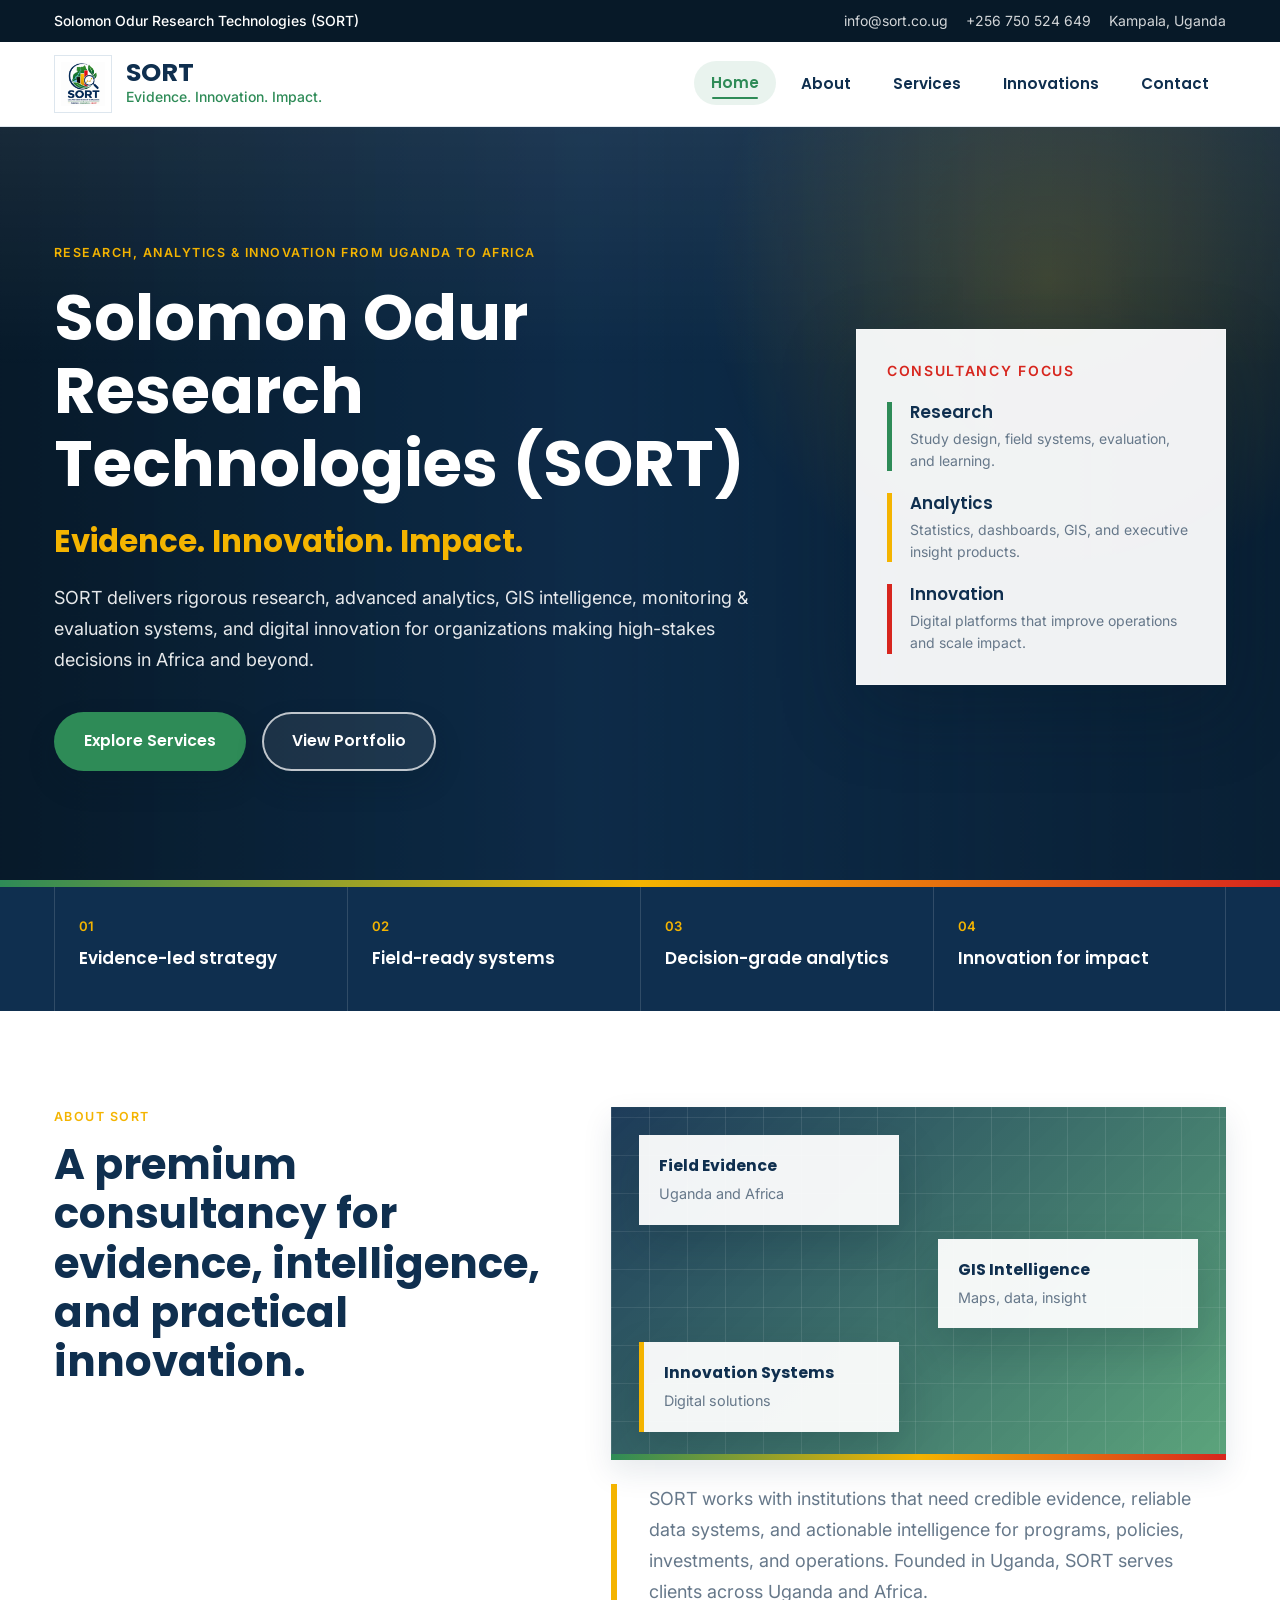
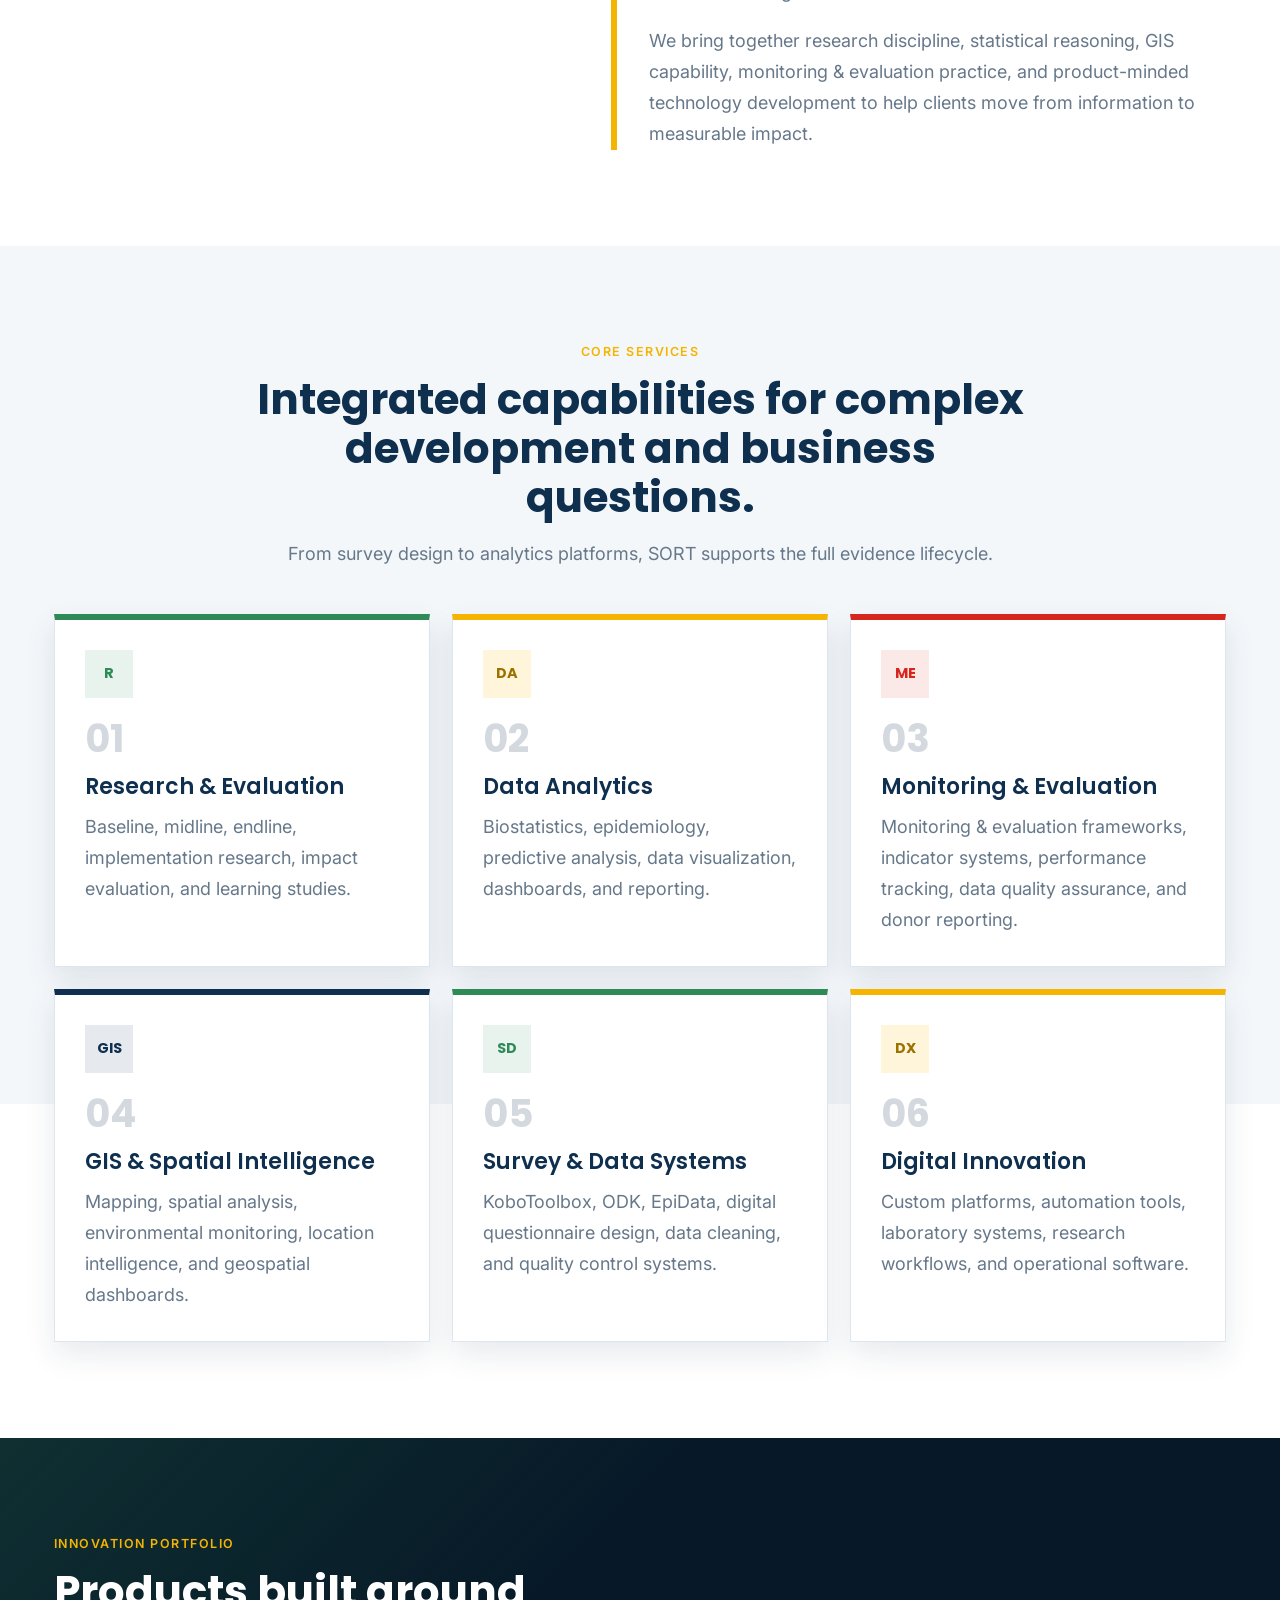
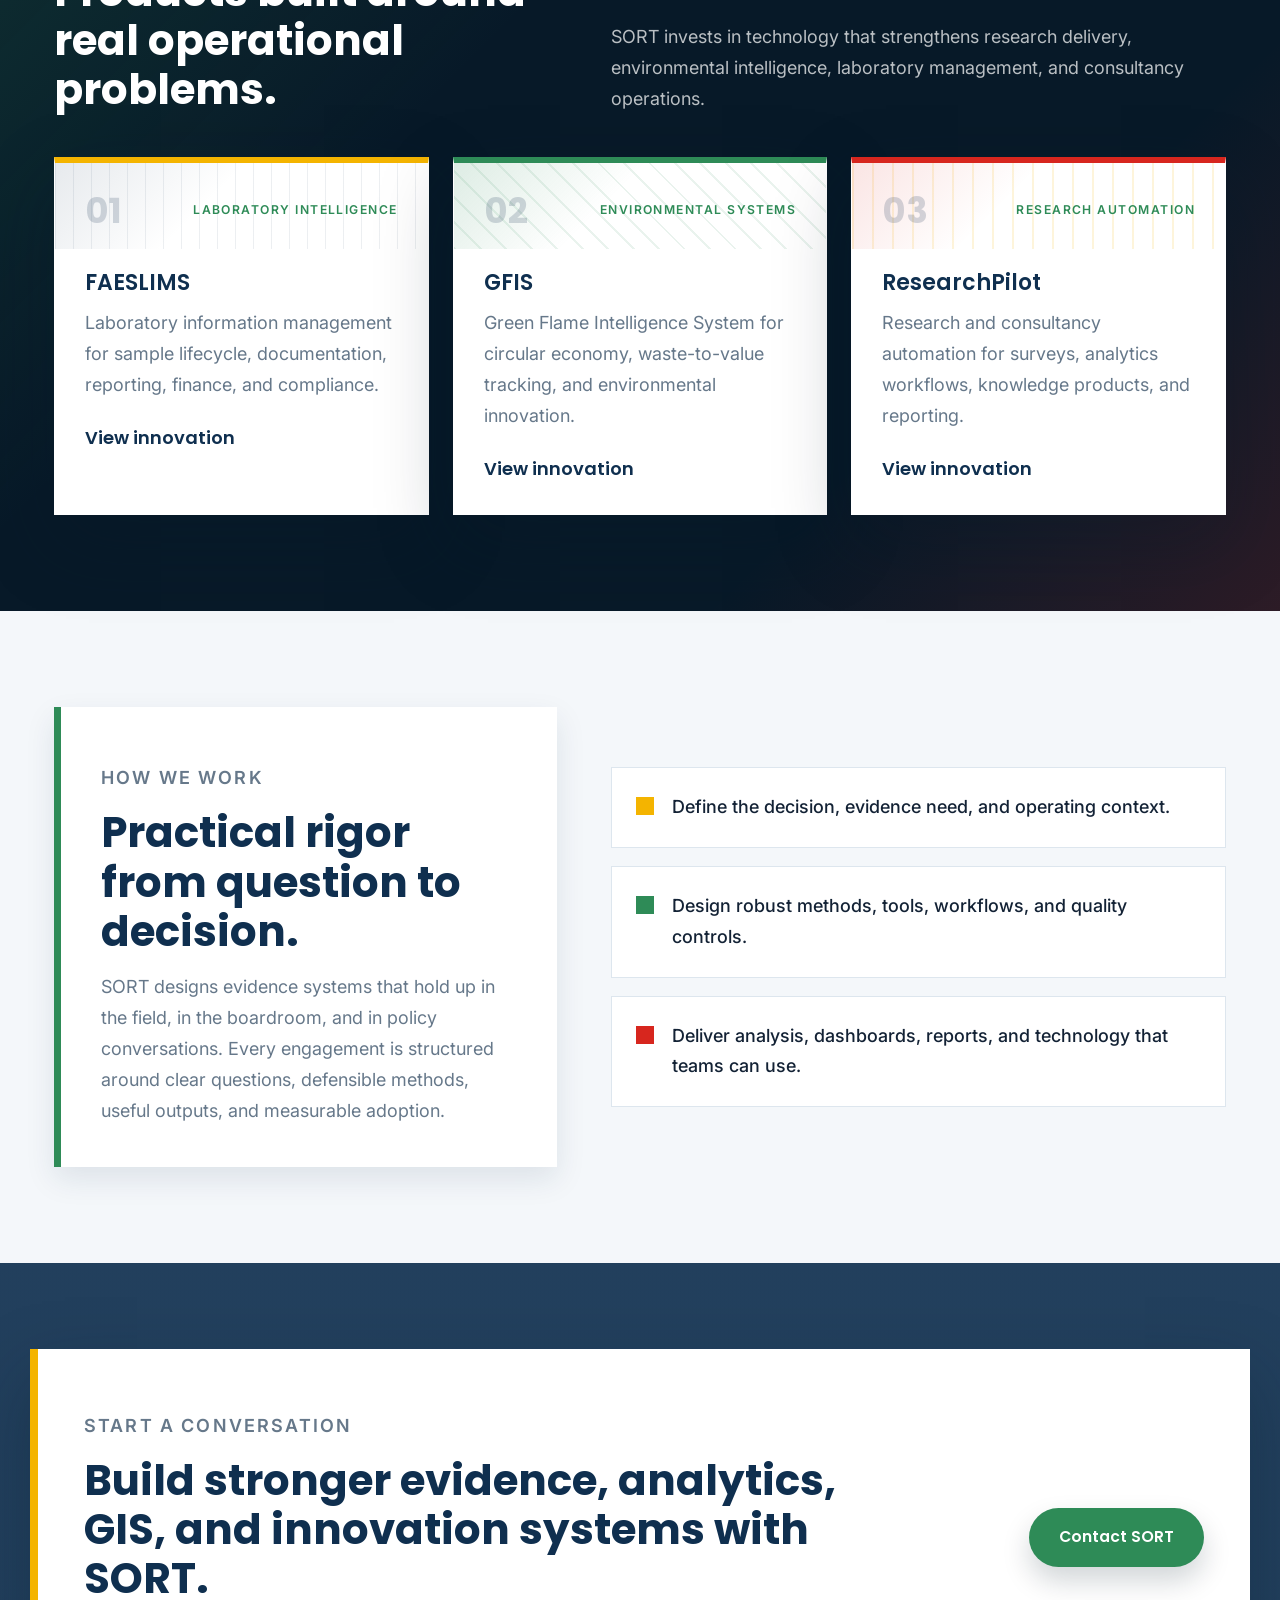
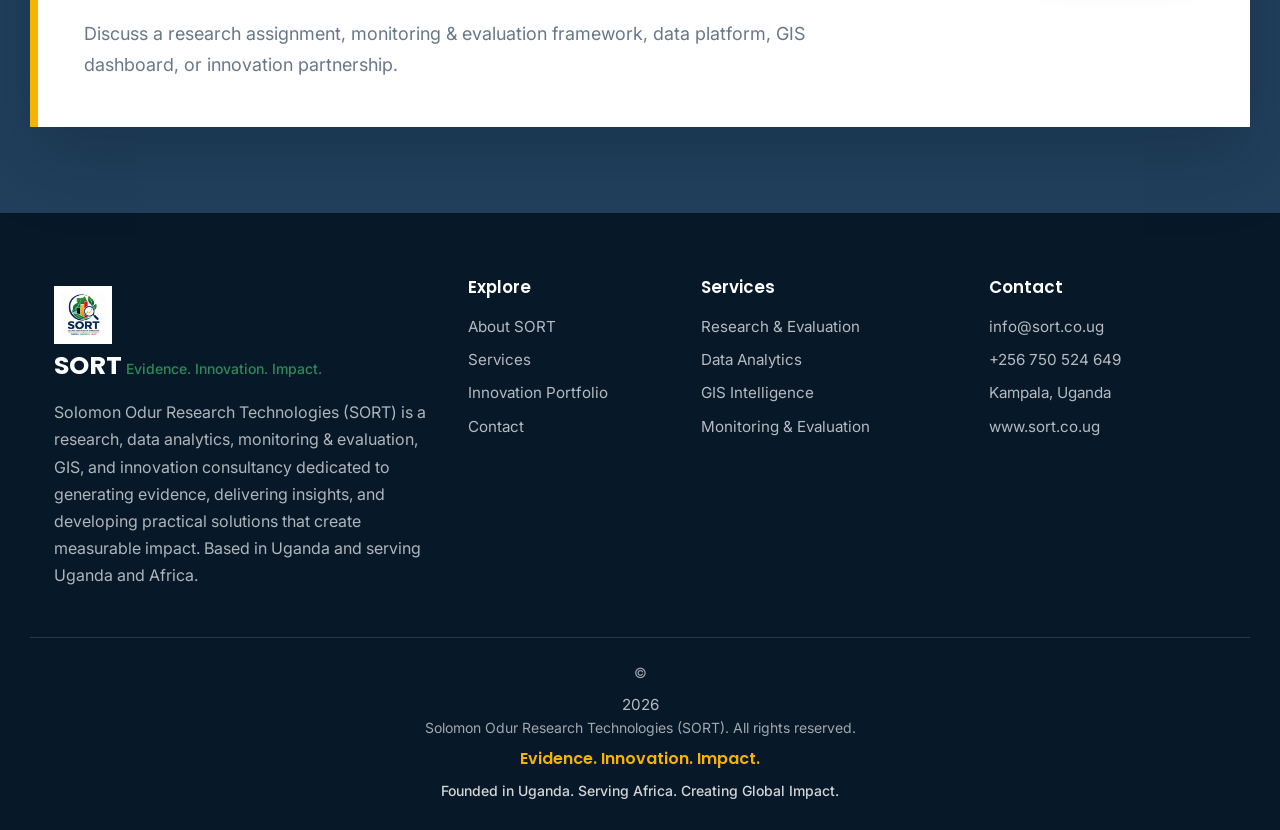
==== index.html @ d626e4c6 "Initial commit for SORT website" ====
<!DOCTYPE html>
<html lang="en">
<head>
  <meta charset="UTF-8" />
  <meta name="viewport" content="width=device-width, initial-scale=1.0" />
  <meta name="description" content="Solomon Odur Research Technologies (SORT) is a research, data analytics, monitoring &amp; evaluation, GIS, and innovation consultancy dedicated to generating evidence, delivering insights, and developing practical solutions that create measurable impact. Founded in Uganda and serving Uganda and Africa." />
  <title>Solomon Odur Research Technologies (SORT) | Evidence. Innovation. Impact.</title>
  <link rel="preconnect" href="https://fonts.googleapis.com">
  <link rel="preconnect" href="https://fonts.gstatic.com" crossorigin>
  <link href="https://fonts.googleapis.com/css2?family=Inter:wght@300;400;500;600&family=Poppins:wght@400;500;600;700;800&display=swap" rel="stylesheet">
  <link rel="stylesheet" href="assets/css/style.css">
</head>
<body>
  <header class="site-header" data-header>
    <div class="top-bar">
      <div class="container top-bar__inner">
        <p>Solomon Odur Research Technologies (SORT)</p>
        <div class="top-bar__contact" aria-label="SORT contact information">
          <a href="mailto:info@sort.co.ug">info@sort.co.ug</a>
          <a href="tel:+256750524649">+256 750 524 649</a>
          <span>Kampala, Uganda</span>
        </div>
      </div>
    </div>

    <nav class="main-nav" aria-label="Primary navigation">
      <div class="container main-nav__inner">
        <a class="brand" href="index.html" aria-label="SORT homepage">
          <img src="assets/images/logo.png" alt="Solomon Odur Research Technologies (SORT) logo" class="brand__logo">
          <span class="brand__copy">
            <strong>SORT</strong>
            <small>Evidence. Innovation. Impact.</small>
          </span>
        </a>

        <button class="nav-toggle" type="button" aria-label="Open navigation menu" aria-expanded="false" aria-controls="primary-menu" data-nav-toggle>
          <span></span>
          <span></span>
          <span></span>
        </button>

        <div class="nav-menu" id="primary-menu" data-nav-menu>
          <a href="index.html" aria-current="page">Home</a>
          <a href="about.html">About</a>
          <a href="services.html">Services</a>
          <a href="products.html">Innovations</a>
          <a href="contact.html">Contact</a>
        </div>
      </div>
    </nav>
  </header>

  <main>
    <section class="hero" aria-labelledby="hero-title">
      <div class="hero__overlay"></div>
      <div class="container hero__inner">
        <div class="hero__content">
          <p class="eyebrow">Research, Analytics &amp; Innovation from Uganda to Africa</p>
          <h1 id="hero-title">Solomon Odur Research Technologies (SORT)</h1>
          <p class="hero__slogan">Evidence. Innovation. Impact.</p>
          <p class="hero__text">
            SORT delivers rigorous research, advanced analytics, GIS intelligence, monitoring &amp; evaluation systems,
            and digital innovation for organizations making high-stakes decisions in Africa and beyond.
          </p>
          <div class="hero__actions">
            <a class="btn btn--primary" href="services.html">Explore Services</a>
            <a class="btn btn--secondary" href="products.html">View Portfolio</a>
          </div>
        </div>

        <aside class="hero-card" aria-label="SORT consultancy focus">
          <span class="hero-card__label">Consultancy Focus</span>
          <div>
            <strong>Research</strong>
            <p>Study design, field systems, evaluation, and learning.</p>
          </div>
          <div>
            <strong>Analytics</strong>
            <p>Statistics, dashboards, GIS, and executive insight products.</p>
          </div>
          <div>
            <strong>Innovation</strong>
            <p>Digital platforms that improve operations and scale impact.</p>
          </div>
        </aside>
      </div>
    </section>

    <section class="trust-strip" aria-label="SORT delivery strengths">
      <div class="container trust-strip__grid">
        <div>
          <span>01</span>
          <strong>Evidence-led strategy</strong>
        </div>
        <div>
          <span>02</span>
          <strong>Field-ready systems</strong>
        </div>
        <div>
          <span>03</span>
          <strong>Decision-grade analytics</strong>
        </div>
        <div>
          <span>04</span>
          <strong>Innovation for impact</strong>
        </div>
      </div>
    </section>

    <section class="section about-section" id="about" aria-labelledby="about-title">
      <div class="container about-grid">
        <div class="section-intro">
          <p class="section-kicker">About SORT</p>
          <h2 id="about-title">A premium consultancy for evidence, intelligence, and practical innovation.</h2>
        </div>
        <div class="about-media-grid">
          <div class="about-visual" aria-label="Research, analytics, and innovation visual">
            <div class="about-visual__map"></div>
            <div class="about-visual__card about-visual__card--field">
              <strong>Field Evidence</strong>
              <span>Uganda and Africa</span>
            </div>
            <div class="about-visual__card about-visual__card--gis">
              <strong>GIS Intelligence</strong>
              <span>Maps, data, insight</span>
            </div>
            <div class="about-visual__card about-visual__card--innovation">
              <strong>Innovation Systems</strong>
              <span>Digital solutions</span>
            </div>
          </div>
          <div class="about-copy">
            <p>
              SORT works with institutions that need credible evidence, reliable data systems, and actionable intelligence
              for programs, policies, investments, and operations. Founded in Uganda, SORT serves clients across Uganda and Africa.
            </p>
            <p>
              We bring together research discipline, statistical reasoning, GIS capability, monitoring &amp; evaluation
              practice, and product-minded technology development to help clients move from information to measurable impact.
            </p>
          </div>
        </div>
      </div>
    </section>

    <section class="section services-section" id="services" aria-labelledby="services-title">
      <div class="container">
        <div class="section-heading">
          <p class="section-kicker">Core Services</p>
          <h2 id="services-title">Integrated capabilities for complex development and business questions.</h2>
          <p>From survey design to analytics platforms, SORT supports the full evidence lifecycle.</p>
        </div>

        <div class="services-grid">
          <article class="service-card service-card--green">
            <span>01</span>
            <h3>Research & Evaluation</h3>
            <p>Baseline, midline, endline, implementation research, impact evaluation, and learning studies.</p>
          </article>
          <article class="service-card service-card--gold">
            <span>02</span>
            <h3>Data Analytics</h3>
            <p>Biostatistics, epidemiology, predictive analysis, data visualization, dashboards, and reporting.</p>
          </article>
          <article class="service-card service-card--red">
            <span>03</span>
            <h3>Monitoring & Evaluation</h3>
            <p>Monitoring &amp; evaluation frameworks, indicator systems, performance tracking, data quality assurance, and donor reporting.</p>
          </article>
          <article class="service-card service-card--navy">
            <span>04</span>
            <h3>GIS & Spatial Intelligence</h3>
            <p>Mapping, spatial analysis, environmental monitoring, location intelligence, and geospatial dashboards.</p>
          </article>
          <article class="service-card service-card--green">
            <span>05</span>
            <h3>Survey & Data Systems</h3>
            <p>KoboToolbox, ODK, EpiData, digital questionnaire design, data cleaning, and quality control systems.</p>
          </article>
          <article class="service-card service-card--gold">
            <span>06</span>
            <h3>Digital Innovation</h3>
            <p>Custom platforms, automation tools, laboratory systems, research workflows, and operational software.</p>
          </article>
        </div>
      </div>
    </section>

    <section class="section portfolio-section" id="portfolio" aria-labelledby="portfolio-title">
      <div class="container">
        <div class="portfolio-header">
          <div>
            <p class="section-kicker">Innovation Portfolio</p>
            <h2 id="portfolio-title">Products built around real operational problems.</h2>
          </div>
          <p>
            SORT invests in technology that strengthens research delivery, environmental intelligence,
            laboratory management, and consultancy operations.
          </p>
        </div>

        <div class="portfolio-grid">
          <article class="portfolio-card">
            <div class="portfolio-card__top">
              <span>01</span>
              <strong>Laboratory Intelligence</strong>
            </div>
            <h3>FAESLIMS</h3>
            <p>Laboratory information management for sample lifecycle, documentation, reporting, finance, and compliance.</p>
            <a href="products.html">View innovation</a>
          </article>
          <article class="portfolio-card">
            <div class="portfolio-card__top">
              <span>02</span>
              <strong>Environmental Systems</strong>
            </div>
            <h3>GFIS</h3>
            <p>Green Flame Intelligence System for circular economy, waste-to-value tracking, and environmental innovation.</p>
            <a href="products.html">View innovation</a>
          </article>
          <article class="portfolio-card">
            <div class="portfolio-card__top">
              <span>03</span>
              <strong>Research Automation</strong>
            </div>
            <h3>ResearchPilot</h3>
            <p>Research and consultancy automation for surveys, analytics workflows, knowledge products, and reporting.</p>
            <a href="products.html">View innovation</a>
          </article>
        </div>
      </div>
    </section>

    <section class="section insight-section" aria-labelledby="insight-title">
      <div class="container insight-grid">
        <div class="insight-panel">
          <p class="section-kicker">How We Work</p>
          <h2 id="insight-title">Practical rigor from question to decision.</h2>
          <p>
            SORT designs evidence systems that hold up in the field, in the boardroom, and in policy conversations.
            Every engagement is structured around clear questions, defensible methods, useful outputs, and measurable adoption.
          </p>
        </div>
        <div class="process-list">
          <div>
            <span></span>
            <p>Define the decision, evidence need, and operating context.</p>
          </div>
          <div>
            <span></span>
            <p>Design robust methods, tools, workflows, and quality controls.</p>
          </div>
          <div>
            <span></span>
            <p>Deliver analysis, dashboards, reports, and technology that teams can use.</p>
          </div>
        </div>
      </div>
    </section>

    <section class="cta-section" aria-labelledby="cta-title">
      <div class="container cta-panel">
        <div>
          <p class="section-kicker">Start a Conversation</p>
          <h2 id="cta-title">Build stronger evidence, analytics, GIS, and innovation systems with SORT.</h2>
          <p>Discuss a research assignment, monitoring &amp; evaluation framework, data platform, GIS dashboard, or innovation partnership.</p>
        </div>
        <a class="btn btn--primary" href="contact.html">Contact SORT</a>
      </div>
    </section>
  </main>

  <footer class="site-footer">
    <div class="container footer-grid">
      <div class="footer-about">
        <a class="brand brand--footer" href="index.html" aria-label="SORT homepage">
          <img src="assets/images/logo.png" alt="Solomon Odur Research Technologies (SORT) logo" class="brand__logo">
          <span class="brand__copy">
            <strong>SORT</strong>
            <small>Evidence. Innovation. Impact.</small>
          </span>
        </a>
        <p>Solomon Odur Research Technologies (SORT) is a research, data analytics, monitoring &amp; evaluation, GIS, and innovation consultancy dedicated to generating evidence, delivering insights, and developing practical solutions that create measurable impact. Based in Uganda and serving Uganda and Africa.</p>
      </div>

      <div>
        <h3>Explore</h3>
        <a href="about.html">About SORT</a>
        <a href="services.html">Services</a>
        <a href="products.html">Innovation Portfolio</a>
        <a href="contact.html">Contact</a>
      </div>

      <div>
        <h3>Services</h3>
        <span>Research & Evaluation</span>
        <span>Data Analytics</span>
        <span>GIS Intelligence</span>
        <span>Monitoring & Evaluation</span>
      </div>

      <div>
        <h3>Contact</h3>
        <a href="mailto:info@sort.co.ug">info@sort.co.ug</a>
        <a href="tel:+256750524649">+256 750 524 649</a>
        <span>Kampala, Uganda</span>
        <span>www.sort.co.ug</span>
      </div>
    </div>
    <div class="container footer-bottom">
      <p>&copy; <span data-year>2026</span> Solomon Odur Research Technologies (SORT). All rights reserved.</p>
      <p>Evidence. Innovation. Impact.</p>
      <p>Founded in Uganda. Serving Africa. Creating Global Impact.</p>
    </div>
  </footer>

  <script src="assets/js/main.js" defer></script>
</body>
</html>
---- assets/css/style.css ----
:root {
  --navy: #0F2F4F;
  --navy-950: #071928;
  --navy-900: #0A2239;
  --green: #2E8B57;
  --gold: #F4B400;
  --red: #D7261E;
  --white: #FFFFFF;
  --ink: #132235;
  --muted: #66788A;
  --mist: #F4F7FA;
  --line: #DDE6EE;
  --shadow-sm: 0 12px 28px rgba(15, 47, 79, 0.10);
  --shadow-lg: 0 28px 70px rgba(7, 25, 40, 0.28);
  --font-heading: "Poppins", "Inter", Arial, sans-serif;
  --font-body: "Inter", Arial, sans-serif;
  --text-hero: clamp(3rem, 5.2vw, 4rem);
  --leading-hero: 1.14;
  --text-section: clamp(2rem, 3.3vw, 2.625rem);
  --leading-section: 1.17;
  --text-card: 1.375rem;
  --leading-card: 1.18;
  --text-body: 1.125rem;
  --leading-body: 1.72;
  --text-small: 0.875rem;
  --leading-small: 1.55;
}

* {
  box-sizing: border-box;
  margin: 0;
  padding: 0;
}

html {
  scroll-behavior: smooth;
}

body {
  background: var(--white);
  color: var(--ink);
  font-family: var(--font-body);
  font-size: var(--text-body);
  font-weight: 400;
  line-height: var(--leading-body);
  min-width: 320px;
}

body.nav-open {
  overflow: hidden;
}

a {
  color: inherit;
  text-decoration: none;
}

img {
  display: block;
  max-width: 100%;
}

.container {
  margin: 0 auto;
  max-width: 1220px;
  padding: 0 24px;
  width: 100%;
}

.site-header {
  left: 0;
  position: sticky;
  right: 0;
  top: 0;
  z-index: 50;
}

.site-header.is-scrolled .main-nav {
  box-shadow: var(--shadow-sm);
}

.top-bar {
  background: var(--navy-950);
  color: rgba(255, 255, 255, 0.82);
  font-size: var(--text-small);
  line-height: var(--leading-small);
}

.top-bar__inner {
  align-items: center;
  display: flex;
  gap: 20px;
  justify-content: space-between;
  min-height: 42px;
}

.top-bar__inner p {
  color: var(--white);
  font-weight: 500;
}

.top-bar__contact {
  align-items: center;
  display: flex;
  flex-wrap: wrap;
  gap: 18px;
  justify-content: flex-end;
}

.top-bar a:hover {
  color: var(--gold);
}

.main-nav {
  background: rgba(255, 255, 255, 0.96);
  border-bottom: 1px solid rgba(221, 230, 238, 0.9);
  backdrop-filter: blur(18px);
  transition: box-shadow 180ms ease;
}

.main-nav__inner {
  align-items: center;
  display: flex;
  gap: 24px;
  justify-content: space-between;
  min-height: 84px;
}

.brand {
  align-items: center;
  display: inline-flex;
  gap: 14px;
  min-width: 250px;
}

.brand__logo {
  background: var(--white);
  border: 1px solid var(--line);
  height: 58px;
  object-fit: contain;
  padding: 6px;
  width: 58px;
}

.brand__copy {
  display: grid;
  gap: 1px;
}

.brand__copy strong {
  color: var(--navy);
  font-family: var(--font-heading);
  font-size: 1.58rem;
  font-weight: 700;
  letter-spacing: 0;
  line-height: 1;
}

.brand__copy small {
  color: var(--green);
  font-family: var(--font-body);
  font-size: var(--text-small);
  font-weight: 500;
  line-height: var(--leading-small);
}

.nav-menu {
  align-items: center;
  display: flex;
  gap: 8px;
  justify-content: flex-end;
}

.nav-menu a {
  border-radius: 999px;
  color: var(--navy);
  font-family: var(--font-heading);
  font-size: 0.95rem;
  font-weight: 600;
  line-height: 1.2;
  padding: 13px 17px;
  position: relative;
  transition: background 200ms ease, color 200ms ease, box-shadow 200ms ease, transform 200ms ease;
}

.nav-menu a::after {
  background: var(--green);
  border-radius: 999px;
  bottom: 6px;
  content: "";
  height: 2px;
  left: 18px;
  position: absolute;
  transform: scaleX(0);
  transform-origin: left;
  transition: transform 180ms ease;
  width: calc(100% - 36px);
}

.nav-menu a:hover,
.nav-menu a[aria-current="page"] {
  background: rgba(46, 139, 87, 0.10);
  color: var(--green);
  transform: translateY(-1px);
}

.nav-menu a:hover::after,
.nav-menu a[aria-current="page"]::after {
  transform: scaleX(1);
}

.nav-toggle {
  align-items: center;
  background: var(--navy);
  border: 0;
  border-radius: 999px;
  cursor: pointer;
  display: none;
  height: 46px;
  justify-content: center;
  padding: 0;
  width: 46px;
}

.nav-toggle span {
  background: var(--white);
  display: block;
  height: 2px;
  position: absolute;
  transition: transform 180ms ease, opacity 180ms ease;
  width: 21px;
}

.nav-toggle span:nth-child(1) {
  transform: translateY(-7px);
}

.nav-toggle span:nth-child(3) {
  transform: translateY(7px);
}

.nav-toggle[aria-expanded="true"] span:nth-child(1) {
  transform: rotate(45deg);
}

.nav-toggle[aria-expanded="true"] span:nth-child(2) {
  opacity: 0;
}

.nav-toggle[aria-expanded="true"] span:nth-child(3) {
  transform: rotate(-45deg);
}

.hero {
  background: var(--navy-950);
  color: var(--white);
  min-height: 760px;
  overflow: hidden;
  position: relative;
}

.hero::before {
  animation: heroBackgroundZoom 18s ease-out forwards;
  background:
    linear-gradient(90deg, rgba(7, 25, 40, 0.96) 0%, rgba(15, 47, 79, 0.84) 46%, rgba(15, 47, 79, 0.32) 100%),
    url("https://images.unsplash.com/photo-1667817418453-3489bb60ce9b?auto=format&fit=crop&w=2200&q=85");
  background-position: center;
  background-size: cover;
  content: "";
  inset: 0;
  position: absolute;
  transform: scale(1);
}

.hero::after {
  background: linear-gradient(90deg, var(--green), var(--gold), var(--red));
  bottom: 0;
  content: "";
  height: 7px;
  left: 0;
  position: absolute;
  right: 0;
}

.hero__overlay {
  background:
    linear-gradient(180deg, rgba(255, 255, 255, 0.07), transparent 32%),
    radial-gradient(circle at 82% 20%, rgba(244, 180, 0, 0.20), transparent 28%);
  inset: 0;
  position: absolute;
}

.hero__inner {
  align-items: center;
  display: grid;
  gap: 58px;
  grid-template-columns: minmax(0, 1fr) 370px;
  min-height: 760px;
  padding-bottom: 96px;
  padding-top: 96px;
  position: relative;
  z-index: 1;
}

.hero__content {
  max-width: 790px;
}

.hero__content > * {
  animation: fadeUp 780ms ease forwards;
  opacity: 0;
  transform: translateY(22px);
}

.hero__content > *:nth-child(1) {
  animation-delay: 100ms;
}

.hero__content > *:nth-child(2) {
  animation-delay: 210ms;
}

.hero__content > *:nth-child(3) {
  animation-delay: 320ms;
}

.hero__content > *:nth-child(4) {
  animation-delay: 430ms;
}

.hero__content > *:nth-child(5) {
  animation-delay: 540ms;
}

.eyebrow,
.section-kicker {
  color: var(--gold);
  font-size: 0.78rem;
  font-family: var(--font-body);
  font-weight: 600;
  line-height: var(--leading-small);
  letter-spacing: 0.12em;
  text-transform: uppercase;
}

.hero h1 {
  font-family: var(--font-heading);
  font-size: var(--text-hero);
  font-weight: 700;
  letter-spacing: 0;
  line-height: var(--leading-hero);
  margin-top: 20px;
}

.hero__slogan {
  color: var(--gold);
  font-family: var(--font-heading);
  font-size: clamp(1.35rem, 2.4vw, 2rem);
  font-weight: 700;
  line-height: 1.25;
  margin-top: 22px;
}

.hero__text {
  color: rgba(255, 255, 255, 0.9);
  font-size: var(--text-body);
  font-weight: 400;
  line-height: var(--leading-body);
  margin-top: 22px;
  max-width: 700px;
}

.hero__actions {
  align-items: center;
  display: flex;
  flex-wrap: wrap;
  gap: 16px;
  margin-top: 36px;
}

.btn {
  align-items: center;
  border: 2px solid transparent;
  border-radius: 999px;
  box-shadow: 0 14px 28px rgba(7, 25, 40, 0.18);
  display: inline-flex;
  font-family: var(--font-heading);
  font-size: 0.98rem;
  font-weight: 600;
  justify-content: center;
  letter-spacing: 0;
  min-height: 56px;
  min-width: 172px;
  padding: 14px 28px;
  transition: background 180ms ease, border-color 180ms ease, box-shadow 180ms ease, color 180ms ease, transform 180ms ease;
}

.btn:hover {
  box-shadow: 0 18px 34px rgba(7, 25, 40, 0.24);
  transform: translateY(-2px);
}

.btn:focus-visible,
.nav-menu a:focus-visible,
.nav-toggle:focus-visible {
  outline: 3px solid rgba(244, 180, 0, 0.55);
  outline-offset: 3px;
}

.btn--primary {
  background: var(--green);
  color: var(--white);
}

.btn--primary:hover {
  background: #257848;
  border-color: var(--gold);
}

.btn--secondary,
.btn--light {
  background: rgba(255, 255, 255, 0.96);
  border-color: var(--navy);
  color: var(--navy);
}

.hero .btn--secondary {
  background: rgba(255, 255, 255, 0.08);
  border-color: rgba(255, 255, 255, 0.72);
  color: var(--white);
}

.btn--secondary:hover,
.btn--light:hover {
  background: var(--white);
  border-color: var(--gold);
  color: var(--green);
}

.hero-card {
  background: rgba(255, 255, 255, 0.94);
  border: 1px solid rgba(255, 255, 255, 0.28);
  box-shadow: var(--shadow-lg);
  color: var(--ink);
  padding: 30px;
}

.hero-card__label {
  color: var(--red);
  display: block;
  font-family: var(--font-body);
  font-size: var(--text-small);
  font-weight: 600;
  line-height: var(--leading-small);
  letter-spacing: 0.12em;
  margin-bottom: 20px;
  text-transform: uppercase;
}

.hero-card div {
  border-left: 5px solid var(--green);
  padding: 0 0 0 18px;
}

.hero-card div + div {
  margin-top: 22px;
}

.hero-card div:nth-of-type(2) {
  border-left-color: var(--gold);
}

.hero-card div:nth-of-type(3) {
  border-left-color: var(--red);
}

.hero-card strong {
  color: var(--navy);
  display: block;
  font-family: var(--font-heading);
  font-size: 1.05rem;
  font-weight: 600;
  line-height: 1.3;
}

.hero-card p {
  color: var(--muted);
  font-size: var(--text-small);
  line-height: var(--leading-small);
  margin-top: 4px;
}

.trust-strip {
  background: var(--navy);
  color: var(--white);
}

.trust-strip__grid {
  display: grid;
  grid-template-columns: repeat(4, minmax(0, 1fr));
}

.trust-strip__grid div {
  border-left: 1px solid rgba(255, 255, 255, 0.14);
  min-height: 124px;
  padding: 28px 24px;
}

.trust-strip__grid div:last-child {
  border-right: 1px solid rgba(255, 255, 255, 0.14);
}

.trust-strip span {
  color: var(--gold);
  display: block;
  font-size: 0.82rem;
  font-weight: 600;
  margin-bottom: 9px;
}

.trust-strip strong {
  display: block;
  font-family: var(--font-heading);
  font-size: 1.05rem;
  font-weight: 600;
  line-height: 1.35;
}

.page-hero {
  background: var(--navy-950);
  color: var(--white);
  overflow: hidden;
  position: relative;
}

.page-hero::before {
  background:
    linear-gradient(90deg, rgba(7, 25, 40, 0.95), rgba(15, 47, 79, 0.78), rgba(15, 47, 79, 0.36)),
    url("https://images.unsplash.com/photo-1667817418453-3489bb60ce9b?auto=format&fit=crop&w=1800&q=85");
  background-position: center;
  background-size: cover;
  content: "";
  inset: 0;
  position: absolute;
  transform: scale(1.01);
}

.page-hero::after {
  background: linear-gradient(90deg, var(--green), var(--gold), var(--red));
  bottom: 0;
  content: "";
  height: 6px;
  left: 0;
  position: absolute;
  right: 0;
}

.page-hero--services::before {
  background:
    linear-gradient(90deg, rgba(7, 25, 40, 0.96), rgba(15, 47, 79, 0.82), rgba(46, 139, 87, 0.40)),
    radial-gradient(circle at 78% 24%, rgba(244, 180, 0, 0.22), transparent 26%),
    linear-gradient(135deg, rgba(255, 255, 255, 0.08) 25%, transparent 25%),
    url("https://images.unsplash.com/photo-1667817418453-3489bb60ce9b?auto=format&fit=crop&w=1800&q=85");
  background-position: center;
  background-size: cover, cover, 44px 44px, cover;
}

.page-hero--portfolio::before {
  background:
    linear-gradient(90deg, rgba(7, 25, 40, 0.96), rgba(15, 47, 79, 0.86), rgba(7, 25, 40, 0.52)),
    linear-gradient(135deg, rgba(46, 139, 87, 0.28), transparent 28%),
    linear-gradient(315deg, rgba(215, 38, 30, 0.20), transparent 30%),
    repeating-linear-gradient(90deg, rgba(255, 255, 255, 0.08) 0 1px, transparent 1px 44px),
    repeating-linear-gradient(0deg, rgba(255, 255, 255, 0.07) 0 1px, transparent 1px 44px);
  background-position: center;
  background-size: cover;
}

.page-hero--contact::before {
  background:
    linear-gradient(90deg, rgba(7, 25, 40, 0.95), rgba(15, 47, 79, 0.78), rgba(15, 47, 79, 0.34)),
    url("https://images.unsplash.com/photo-1672590273072-6a92fa9e7f30?auto=format&fit=crop&w=1800&q=85");
  background-position: center;
  background-size: cover;
}

.page-hero__inner {
  max-width: 900px;
  min-height: 440px;
  padding-bottom: 86px;
  padding-top: 94px;
  position: relative;
  z-index: 1;
}

.page-hero h1 {
  font-family: var(--font-heading);
  font-size: var(--text-hero);
  font-weight: 700;
  letter-spacing: 0;
  line-height: var(--leading-hero);
  margin-top: 20px;
}

.page-hero p:not(.eyebrow) {
  color: rgba(255, 255, 255, 0.88);
  font-size: var(--text-body);
  line-height: var(--leading-body);
  margin-top: 22px;
  max-width: 760px;
}

.section {
  padding: 96px 0;
}

.page-section {
  background: var(--white);
}

.page-section--light {
  background: var(--mist);
}

.about-section {
  background: var(--white);
}

.about-grid,
.insight-grid,
.portfolio-header {
  display: grid;
  gap: 54px;
  grid-template-columns: 0.9fr 1.1fr;
}

.section-intro h2,
.section-heading h2,
.portfolio-header h2,
.insight-panel h2,
.cta-panel h2 {
  color: var(--navy);
  font-family: var(--font-heading);
  font-size: var(--text-section);
  font-weight: 700;
  letter-spacing: 0;
  line-height: var(--leading-section);
  margin-top: 14px;
}

.about-copy {
  border-left: 6px solid var(--gold);
  color: var(--muted);
  font-size: var(--text-body);
  line-height: var(--leading-body);
  padding-left: 32px;
}

.about-copy p + p {
  margin-top: 18px;
}

.about-media-grid {
  display: grid;
  gap: 24px;
}

.about-visual {
  background:
    linear-gradient(135deg, rgba(15, 47, 79, 0.94), rgba(46, 139, 87, 0.78)),
    url("https://images.unsplash.com/photo-1667817418453-3489bb60ce9b?auto=format&fit=crop&w=1200&q=80");
  background-position: center;
  background-size: cover;
  box-shadow: var(--shadow-sm);
  min-height: 320px;
  overflow: hidden;
  padding: 28px;
  position: relative;
}

.about-visual::after {
  background: linear-gradient(90deg, var(--green), var(--gold), var(--red));
  bottom: 0;
  content: "";
  height: 6px;
  left: 0;
  position: absolute;
  right: 0;
}

.about-visual__map {
  background:
    repeating-linear-gradient(90deg, rgba(255, 255, 255, 0.14) 0 1px, transparent 1px 38px),
    repeating-linear-gradient(0deg, rgba(255, 255, 255, 0.12) 0 1px, transparent 1px 38px);
  inset: 0;
  opacity: 0.72;
  position: absolute;
}

.about-visual__card {
  background: rgba(255, 255, 255, 0.94);
  box-shadow: 0 18px 45px rgba(7, 25, 40, 0.18);
  max-width: 260px;
  padding: 18px 20px;
  position: relative;
}

.about-visual__card + .about-visual__card {
  margin-top: 14px;
}

.about-visual__card--gis {
  margin-left: auto;
}

.about-visual__card--innovation {
  border-left: 5px solid var(--gold);
}

.about-visual__card strong,
.about-visual__card span {
  display: block;
}

.about-visual__card strong {
  color: var(--navy);
  font-family: var(--font-heading);
  font-size: 0.98rem;
}

.about-visual__card span {
  color: var(--muted);
  font-size: 0.9rem;
  margin-top: 2px;
}

.page-card-grid {
  display: grid;
  gap: 24px;
  grid-template-columns: repeat(3, minmax(0, 1fr));
}

.page-card {
  background: var(--white);
  border: 1px solid var(--line);
  border-top: 6px solid var(--green);
  box-shadow: var(--shadow-sm);
  min-height: 230px;
  padding: 30px;
  transition: box-shadow 220ms ease, transform 220ms ease;
}

.page-card:nth-child(2) {
  border-top-color: var(--gold);
}

.page-card:nth-child(3) {
  border-top-color: var(--red);
}

.page-card:hover {
  box-shadow: 0 22px 48px rgba(15, 47, 79, 0.15);
  transform: translateY(-6px);
}

.page-card span {
  color: rgba(15, 47, 79, 0.18);
  display: block;
  font-family: var(--font-heading);
  font-size: 2.25rem;
  font-weight: 700;
  line-height: 1;
  margin-bottom: 22px;
}

.page-card h3 {
  color: var(--navy);
  font-family: var(--font-heading);
  font-size: var(--text-card);
  font-weight: 600;
  line-height: var(--leading-card);
}

.page-card p {
  color: var(--muted);
  font-size: var(--text-body);
  line-height: var(--leading-body);
  margin-top: 12px;
}

.split-feature {
  display: grid;
  gap: 54px;
  grid-template-columns: 0.9fr 1.1fr;
}

.split-feature h2,
.contact-panel h2 {
  color: var(--navy);
  font-family: var(--font-heading);
  font-size: var(--text-section);
  font-weight: 700;
  line-height: var(--leading-section);
  margin-top: 12px;
}

.feature-list {
  color: var(--muted);
  display: grid;
  gap: 18px;
  font-size: var(--text-body);
  line-height: var(--leading-body);
}

.feature-list p {
  background: var(--white);
  border-left: 5px solid var(--green);
  box-shadow: var(--shadow-sm);
  padding: 22px 24px;
}

.feature-list p:nth-child(2) {
  border-left-color: var(--gold);
}

.feature-list p:nth-child(3) {
  border-left-color: var(--red);
}

.services-section {
  background:
    linear-gradient(180deg, var(--mist) 0%, var(--mist) 72%, var(--white) 72%, var(--white) 100%);
}

.section-heading {
  margin: 0 auto 44px;
  max-width: 820px;
  text-align: center;
}

.section-heading p:last-child,
.portfolio-header > p,
.insight-panel p,
.cta-panel p {
  color: var(--muted);
  font-size: var(--text-body);
  line-height: var(--leading-body);
  margin-top: 16px;
}

.services-grid {
  display: grid;
  gap: 22px;
  grid-template-columns: repeat(3, minmax(0, 1fr));
}

.service-card {
  background: var(--white);
  border: 1px solid var(--line);
  border-top: 6px solid var(--green);
  box-shadow: var(--shadow-sm);
  min-height: 255px;
  padding: 30px;
  position: relative;
  transition: border-color 220ms ease, box-shadow 220ms ease, transform 220ms ease;
}

.service-card::before {
  align-items: center;
  background: rgba(46, 139, 87, 0.10);
  color: var(--green);
  content: "R";
  display: inline-flex;
  font-family: var(--font-heading);
  font-size: 0.9rem;
  font-weight: 700;
  height: 48px;
  justify-content: center;
  margin-bottom: 22px;
  width: 48px;
}

.service-card--gold::before {
  background: rgba(244, 180, 0, 0.14);
  color: #9B7200;
  content: "DA";
}

.service-card--red::before {
  background: rgba(215, 38, 30, 0.10);
  color: var(--red);
  content: "ME";
}

.service-card--navy::before {
  background: rgba(15, 47, 79, 0.10);
  color: var(--navy);
  content: "GIS";
}

.services-grid .service-card:nth-child(5)::before {
  content: "SD";
}

.services-grid .service-card:nth-child(6)::before {
  content: "DX";
}

.service-card:hover {
  box-shadow: 0 22px 48px rgba(15, 47, 79, 0.15);
  transform: translateY(-6px);
}

.service-card span {
  color: rgba(15, 47, 79, 0.18);
  display: block;
  font-family: var(--font-heading);
  font-size: 2.4rem;
  font-weight: 700;
  line-height: 1;
  margin-bottom: 16px;
}

.service-card h3,
.portfolio-card h3 {
  color: var(--navy);
  font-family: var(--font-heading);
  font-size: var(--text-card);
  font-weight: 600;
  line-height: var(--leading-card);
}

.service-card p,
.portfolio-card p {
  color: var(--muted);
  font-size: var(--text-body);
  line-height: var(--leading-body);
  margin-top: 12px;
}

.service-card--green {
  border-top-color: var(--green);
}

.service-card--gold {
  border-top-color: var(--gold);
}

.service-card--red {
  border-top-color: var(--red);
}

.service-card--navy {
  border-top-color: var(--navy);
}

.portfolio-section {
  background: var(--navy-950);
  color: var(--white);
  position: relative;
}

.portfolio-section::before {
  background:
    linear-gradient(135deg, rgba(46, 139, 87, 0.20), transparent 34%),
    linear-gradient(315deg, rgba(215, 38, 30, 0.18), transparent 28%);
  content: "";
  inset: 0;
  position: absolute;
}

.portfolio-section .container {
  position: relative;
  z-index: 1;
}

.portfolio-header {
  align-items: end;
  margin-bottom: 42px;
}

.portfolio-header h2 {
  color: var(--white);
}

.portfolio-header > p {
  color: rgba(255, 255, 255, 0.72);
  font-size: var(--text-body);
  line-height: var(--leading-body);
}

.portfolio-grid {
  display: grid;
  gap: 24px;
  grid-template-columns: repeat(3, minmax(0, 1fr));
}

.portfolio-grid--light .portfolio-card {
  box-shadow: var(--shadow-sm);
}

.portfolio-card {
  background: var(--white);
  border: 1px solid rgba(255, 255, 255, 0.12);
  border-top: 6px solid var(--gold);
  box-shadow: var(--shadow-lg);
  color: var(--ink);
  min-height: 300px;
  overflow: hidden;
  padding: 30px;
  position: relative;
  transition: box-shadow 220ms ease, transform 220ms ease;
}

.portfolio-card::before {
  background:
    linear-gradient(135deg, rgba(15, 47, 79, 0.10), transparent 42%),
    repeating-linear-gradient(90deg, rgba(15, 47, 79, 0.08) 0 1px, transparent 1px 18px);
  content: "";
  height: 86px;
  left: 0;
  position: absolute;
  right: 0;
  top: 0;
}

.portfolio-card:nth-child(2)::before {
  background:
    linear-gradient(135deg, rgba(46, 139, 87, 0.16), transparent 42%),
    repeating-linear-gradient(45deg, rgba(46, 139, 87, 0.10) 0 2px, transparent 2px 18px);
}

.portfolio-card:nth-child(3)::before {
  background:
    linear-gradient(135deg, rgba(215, 38, 30, 0.12), transparent 42%),
    repeating-linear-gradient(90deg, rgba(244, 180, 0, 0.14) 0 2px, transparent 2px 20px);
}

.portfolio-card:hover {
  box-shadow: 0 34px 78px rgba(7, 25, 40, 0.34);
  transform: translateY(-6px);
}

.portfolio-card:nth-child(2) {
  border-top-color: var(--green);
}

.portfolio-card:nth-child(3) {
  border-top-color: var(--red);
}

.portfolio-card__top {
  align-items: center;
  display: flex;
  gap: 12px;
  justify-content: space-between;
  margin-bottom: 42px;
  position: relative;
  z-index: 1;
}

.portfolio-card__top span {
  color: rgba(15, 47, 79, 0.18);
  font-family: var(--font-heading);
  font-size: 2.2rem;
  font-weight: 700;
  line-height: 1;
}

.portfolio-card__top strong {
  color: var(--green);
  font-size: 0.76rem;
  font-weight: 600;
  letter-spacing: 0.12em;
  text-align: right;
  text-transform: uppercase;
}

.portfolio-card a {
  color: var(--navy);
  display: inline-flex;
  font-family: var(--font-heading);
  font-weight: 600;
  margin-top: 22px;
}

.portfolio-card a:hover {
  color: var(--red);
}

.insight-section {
  background: var(--mist);
}

.insight-grid {
  align-items: center;
}

.insight-panel {
  background: var(--white);
  border-left: 7px solid var(--green);
  box-shadow: var(--shadow-sm);
  padding: 40px;
}

.process-list {
  display: grid;
  gap: 18px;
}

.process-list div {
  align-items: flex-start;
  background: var(--white);
  border: 1px solid var(--line);
  display: grid;
  gap: 18px;
  grid-template-columns: 18px 1fr;
  padding: 24px;
  transition: box-shadow 220ms ease, transform 220ms ease;
}

.process-list div:hover {
  box-shadow: var(--shadow-sm);
  transform: translateY(-4px);
}

.process-list span {
  background: var(--gold);
  height: 18px;
  margin-top: 5px;
  width: 18px;
}

.process-list div:nth-child(2) span {
  background: var(--green);
}

.process-list div:nth-child(3) span {
  background: var(--red);
}

.process-list p {
  color: var(--ink);
  font-size: var(--text-body);
  font-weight: 500;
  line-height: var(--leading-body);
}

.contact-grid {
  align-items: stretch;
  display: grid;
  gap: 28px;
  grid-template-columns: 0.9fr 1.1fr;
}

.contact-panel {
  background: var(--white);
  border: 1px solid var(--line);
  box-shadow: var(--shadow-sm);
  padding: 38px;
}

.contact-panel--accent {
  border-left: 7px solid var(--gold);
}

.contact-list {
  display: grid;
  gap: 16px;
  margin-top: 30px;
}

.contact-list a,
.contact-list div {
  background: var(--mist);
  border-left: 5px solid var(--green);
  color: var(--ink);
  padding: 18px 20px;
  transition: box-shadow 220ms ease, transform 220ms ease;
}

.contact-list a:nth-child(2),
.contact-list div:nth-child(4) {
  border-left-color: var(--gold);
}

.contact-list div:nth-child(3) {
  border-left-color: var(--red);
}

.contact-list a:hover {
  box-shadow: var(--shadow-sm);
  transform: translateY(-3px);
}

.contact-list strong,
.contact-list span {
  display: block;
}

.contact-list strong {
  color: var(--navy);
  font-family: var(--font-heading);
  font-size: 1rem;
  font-weight: 600;
  line-height: 1.3;
}

.contact-list span {
  color: var(--muted);
  font-size: var(--text-body);
  line-height: var(--leading-body);
  margin-top: 3px;
}

.cta-section {
  background:
    linear-gradient(rgba(15, 47, 79, 0.92), rgba(15, 47, 79, 0.92)),
    url("https://images.unsplash.com/photo-1672590273072-6a92fa9e7f30?auto=format&fit=crop&w=1800&q=80");
  background-position: center;
  background-size: cover;
  padding: 86px 0;
}

.cta-panel {
  align-items: center;
  background: var(--white);
  border-left: 8px solid var(--gold);
  box-shadow: var(--shadow-lg);
  display: flex;
  gap: 40px;
  justify-content: space-between;
  padding: 46px;
}

.cta-panel > div {
  max-width: 760px;
}

.site-footer {
  background: var(--navy-950);
  color: var(--white);
  padding: 64px 0 28px;
}

.footer-grid {
  display: grid;
  gap: 38px;
  grid-template-columns: 1.35fr 0.7fr 0.9fr 0.85fr;
}

.brand--footer .brand__copy strong,
.site-footer h3 {
  color: var(--white);
}

.brand--footer .brand__logo {
  border-color: rgba(255, 255, 255, 0.18);
}

.site-footer p {
  color: rgba(255, 255, 255, 0.68);
  font-size: 1rem;
  line-height: 1.7;
  margin-top: 18px;
  max-width: 420px;
}

.site-footer h3 {
  font-family: var(--font-heading);
  font-size: 1.05rem;
  font-weight: 600;
  line-height: 1.3;
  margin-bottom: 16px;
}

.site-footer a,
.site-footer span {
  color: rgba(255, 255, 255, 0.70);
  display: block;
  font-family: var(--font-body);
  font-size: 0.95rem;
  line-height: 1.6;
  margin-top: 9px;
}

.site-footer a:hover {
  color: var(--gold);
}

.footer-bottom {
  border-top: 1px solid rgba(255, 255, 255, 0.14);
  display: grid;
  gap: 8px;
  margin-top: 48px;
  padding-top: 24px;
  text-align: center;
}

.footer-bottom p {
  color: rgba(255, 255, 255, 0.62);
  font-size: var(--text-small);
  line-height: var(--leading-small);
  margin: 0 auto;
  max-width: 820px;
}

.footer-bottom p:nth-child(2) {
  color: var(--gold);
  font-family: var(--font-heading);
  font-size: 1rem;
  font-weight: 600;
}

.footer-bottom p:nth-child(3) {
  color: rgba(255, 255, 255, 0.82);
  font-weight: 500;
}

.reveal {
  opacity: 0;
  transform: translateY(26px);
  transition: opacity 720ms ease, transform 720ms ease;
  transition-delay: var(--reveal-delay, 0ms);
}

.reveal.is-visible {
  opacity: 1;
  transform: translateY(0);
}

@keyframes fadeUp {
  from {
    opacity: 0;
    transform: translateY(22px);
  }

  to {
    opacity: 1;
    transform: translateY(0);
  }
}

@keyframes heroBackgroundZoom {
  from {
    transform: scale(1);
  }

  to {
    transform: scale(1.055);
  }
}

@media (max-width: 1100px) {
  .hero__inner {
    grid-template-columns: 1fr;
  }

  .hero-card {
    max-width: 620px;
  }

  .services-grid,
  .portfolio-grid,
  .page-card-grid {
    grid-template-columns: repeat(2, minmax(0, 1fr));
  }

  .footer-grid {
    grid-template-columns: repeat(2, minmax(0, 1fr));
  }
}

@media (max-width: 860px) {
  .top-bar__inner {
    align-items: flex-start;
    flex-direction: column;
    gap: 8px;
    padding-bottom: 10px;
    padding-top: 10px;
  }

  .top-bar__contact {
    gap: 8px 14px;
    justify-content: flex-start;
  }

  .main-nav__inner {
    min-height: 76px;
  }

  .brand {
    min-width: 0;
  }

  .nav-toggle {
    display: inline-flex;
    flex: 0 0 auto;
  }

  .nav-menu {
    background: var(--white);
    border-top: 1px solid var(--line);
    box-shadow: var(--shadow-sm);
    display: grid;
    gap: 0;
    left: 0;
    opacity: 0;
    padding: 14px 24px 24px;
    pointer-events: none;
    position: absolute;
    right: 0;
    top: 100%;
    transform: translateY(-8px);
    transition: opacity 180ms ease, transform 180ms ease;
  }

  .nav-menu.is-open {
    opacity: 1;
    pointer-events: auto;
    transform: translateY(0);
  }

  .nav-menu a {
    border-bottom: 1px solid var(--line);
    border-radius: 0;
    padding: 17px 0;
  }

  .nav-menu a:hover,
  .nav-menu a[aria-current="page"] {
    background: transparent;
    color: var(--green);
    padding-left: 10px;
  }

  .nav-menu a::after {
    display: none;
  }

  .about-grid,
  .insight-grid,
  .portfolio-header,
  .split-feature,
  .contact-grid {
    grid-template-columns: 1fr;
  }

  .portfolio-header {
    gap: 18px;
  }

  .trust-strip__grid {
    grid-template-columns: repeat(2, minmax(0, 1fr));
  }

  .cta-panel {
    align-items: flex-start;
    flex-direction: column;
  }
}

@media (max-width: 640px) {
  :root {
    --text-hero: clamp(2.4rem, 11vw, 3.25rem);
    --leading-hero: 1.12;
    --text-section: clamp(1.75rem, 8vw, 2.25rem);
    --leading-section: 1.18;
    --text-card: 1.25rem;
    --leading-card: 1.22;
    --text-body: 1rem;
    --leading-body: 1.7;
  }

  .container {
    padding: 0 18px;
  }

  .brand__logo {
    height: 50px;
    width: 50px;
  }

  .brand__copy strong {
    font-size: 1.35rem;
  }

  .brand__copy small {
    font-size: 0.7rem;
  }

  .hero {
    background: var(--navy-950);
    min-height: auto;
  }

  .page-hero::before,
  .page-hero--services::before,
  .page-hero--portfolio::before,
  .page-hero--contact::before {
    background:
      linear-gradient(180deg, rgba(7, 25, 40, 0.95), rgba(15, 47, 79, 0.80)),
      url("https://images.unsplash.com/photo-1667817418453-3489bb60ce9b?auto=format&fit=crop&w=1200&q=80");
    background-position: center;
    background-size: cover;
  }

  .page-hero__inner {
    min-height: 390px;
    padding-bottom: 72px;
    padding-top: 72px;
  }

  .hero::before {
    background:
      linear-gradient(180deg, rgba(7, 25, 40, 0.96) 0%, rgba(15, 47, 79, 0.82) 64%, rgba(15, 47, 79, 0.58) 100%),
      url("https://images.unsplash.com/photo-1667817418453-3489bb60ce9b?auto=format&fit=crop&w=1200&q=80");
  }

  .hero__inner {
    min-height: auto;
    padding-bottom: 72px;
    padding-top: 72px;
  }

  .hero h1,
  .page-hero h1 {
    font-size: var(--text-hero);
    line-height: var(--leading-hero);
  }

  .hero__actions,
  .btn {
    width: 100%;
  }

  .hero__actions {
    align-items: stretch;
  }

  .hero-card,
  .insight-panel,
  .cta-panel {
    padding: 28px;
  }

  .section {
    padding: 72px 0;
  }

  .about-copy {
    padding-left: 22px;
  }

  .services-grid,
  .portfolio-grid,
  .page-card-grid,
  .footer-grid,
  .trust-strip__grid {
    grid-template-columns: 1fr;
  }

  .trust-strip__grid div,
  .trust-strip__grid div:last-child {
    border-left: 0;
    border-right: 0;
    border-top: 1px solid rgba(255, 255, 255, 0.14);
    min-height: auto;
  }

  .service-card,
  .portfolio-card,
  .page-card,
  .contact-panel {
    min-height: auto;
    padding: 26px;
  }
}

@media (prefers-reduced-motion: reduce) {
  *,
  *::before,
  *::after {
    animation-duration: 0.001ms !important;
    animation-iteration-count: 1 !important;
    scroll-behavior: auto !important;
    transition-duration: 0.001ms !important;
  }

  .hero::before,
  .hero__content > *,
  .reveal {
    animation: none !important;
    opacity: 1 !important;
    transform: none !important;
  }
}
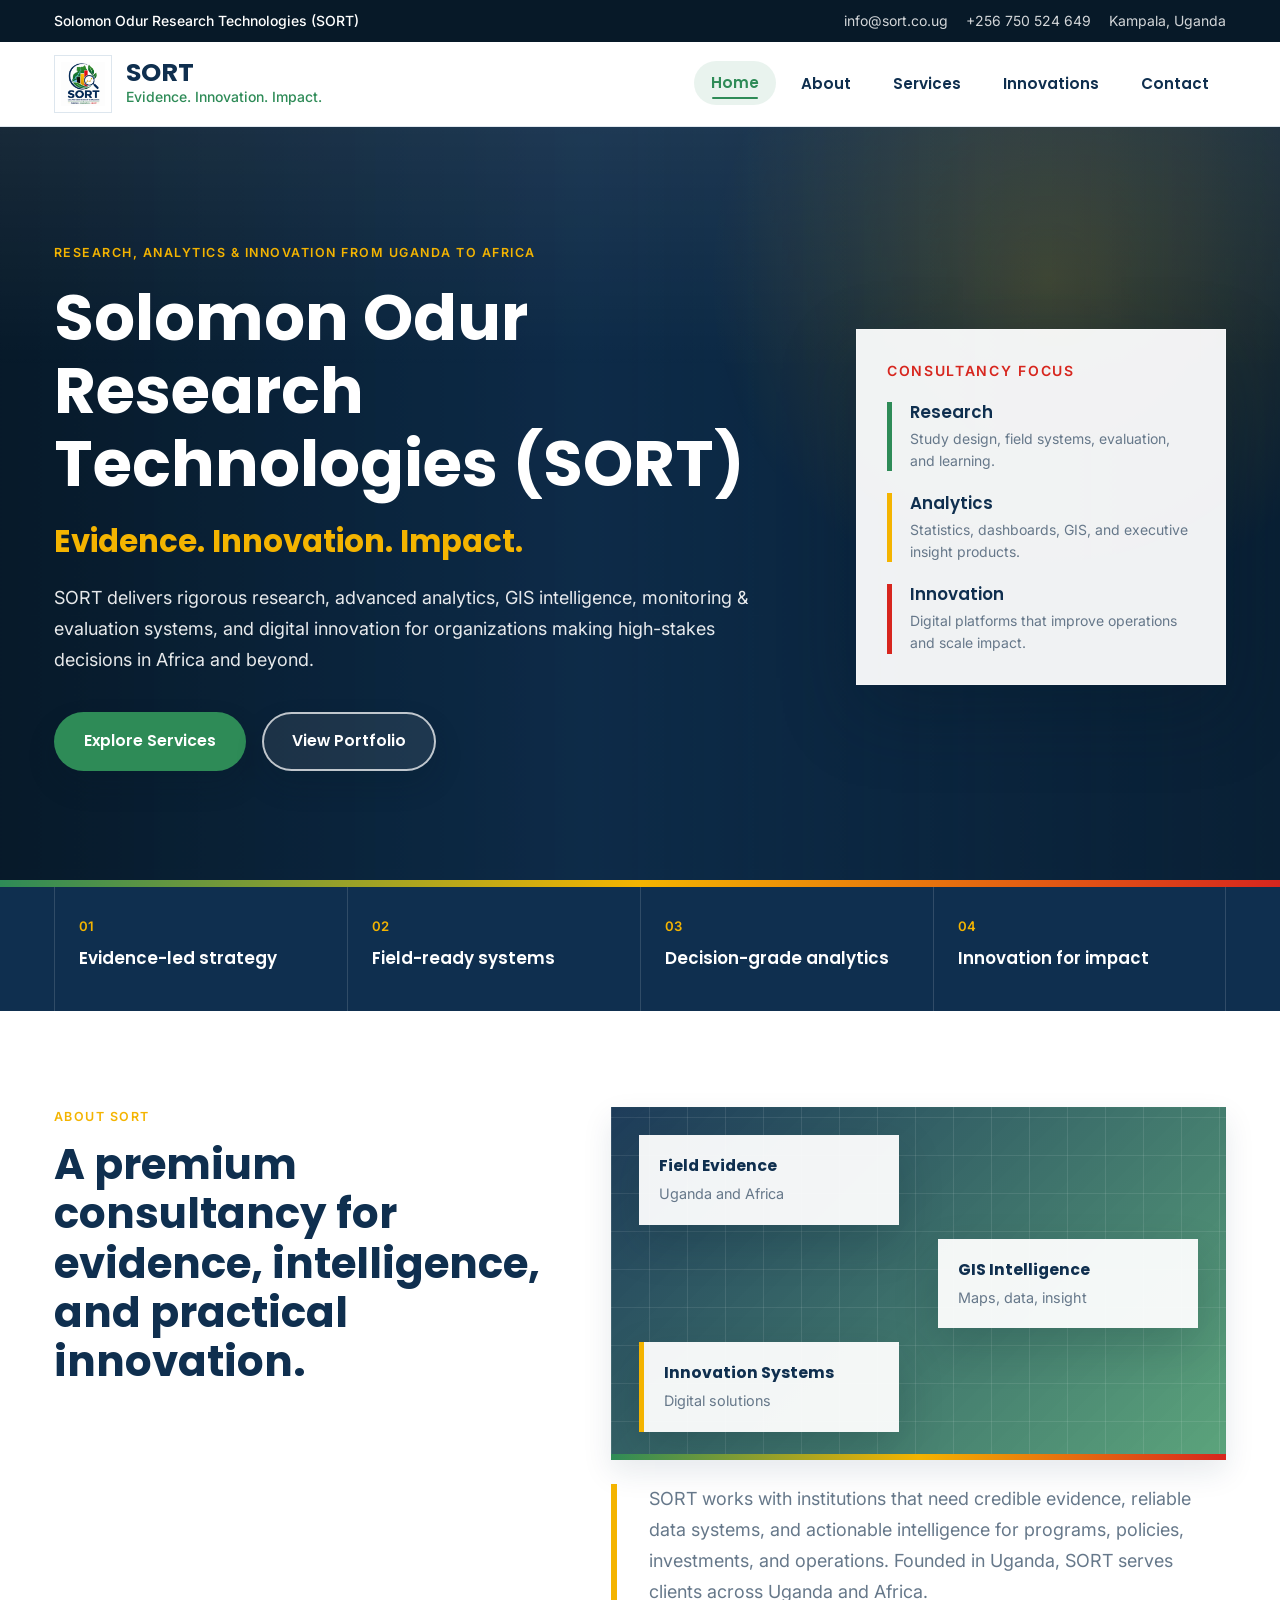
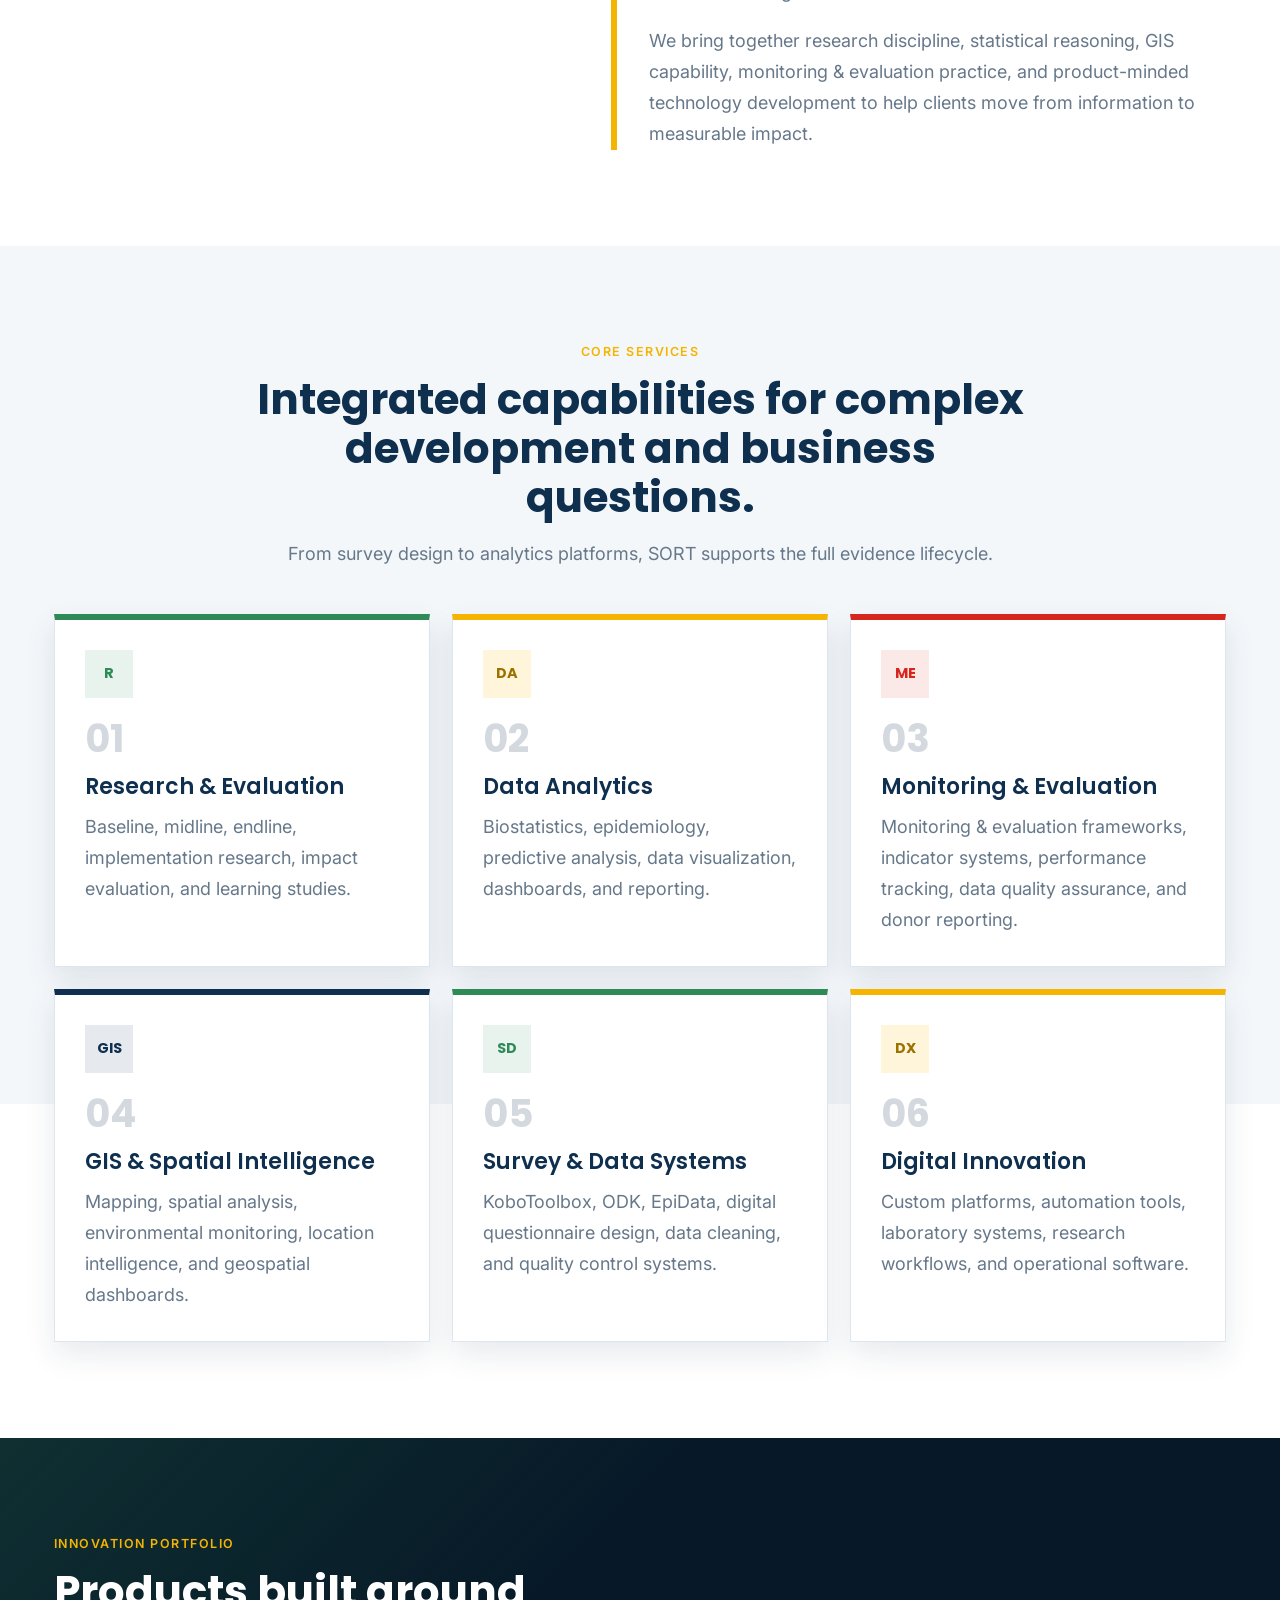
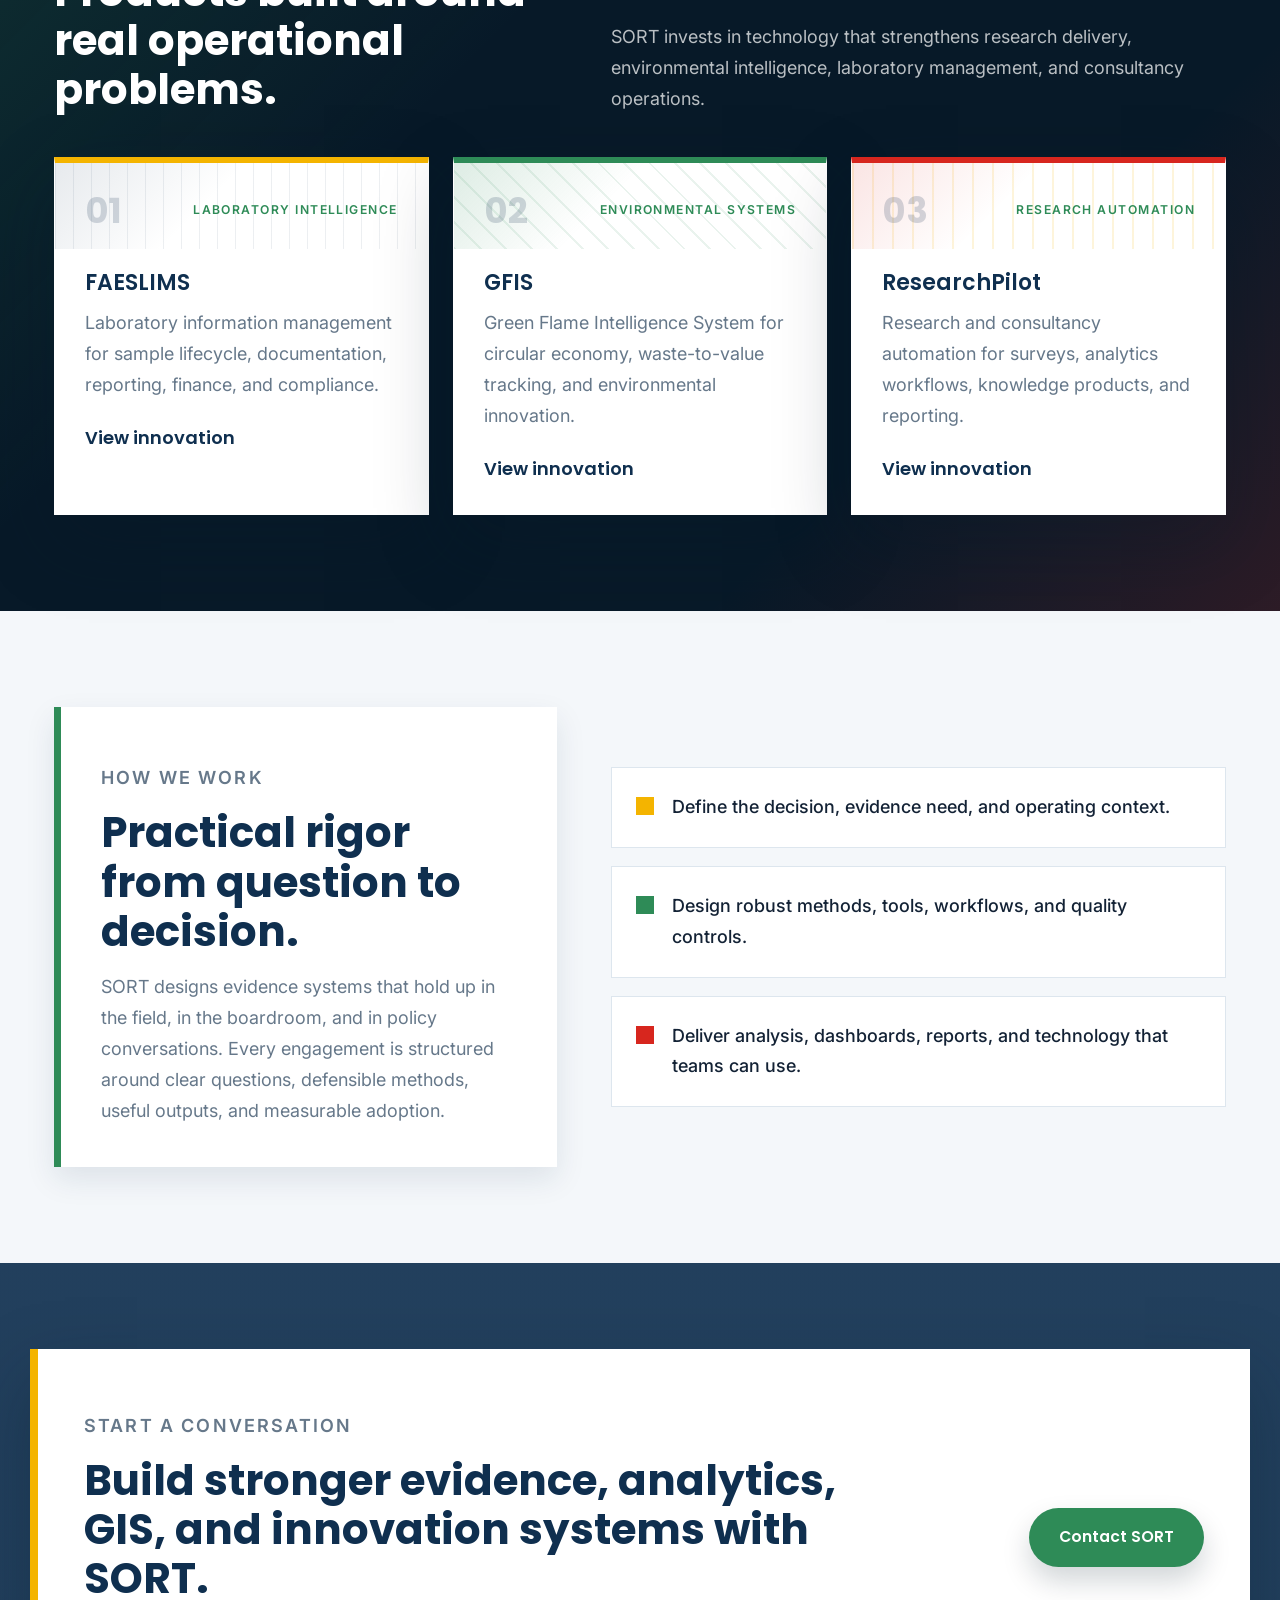
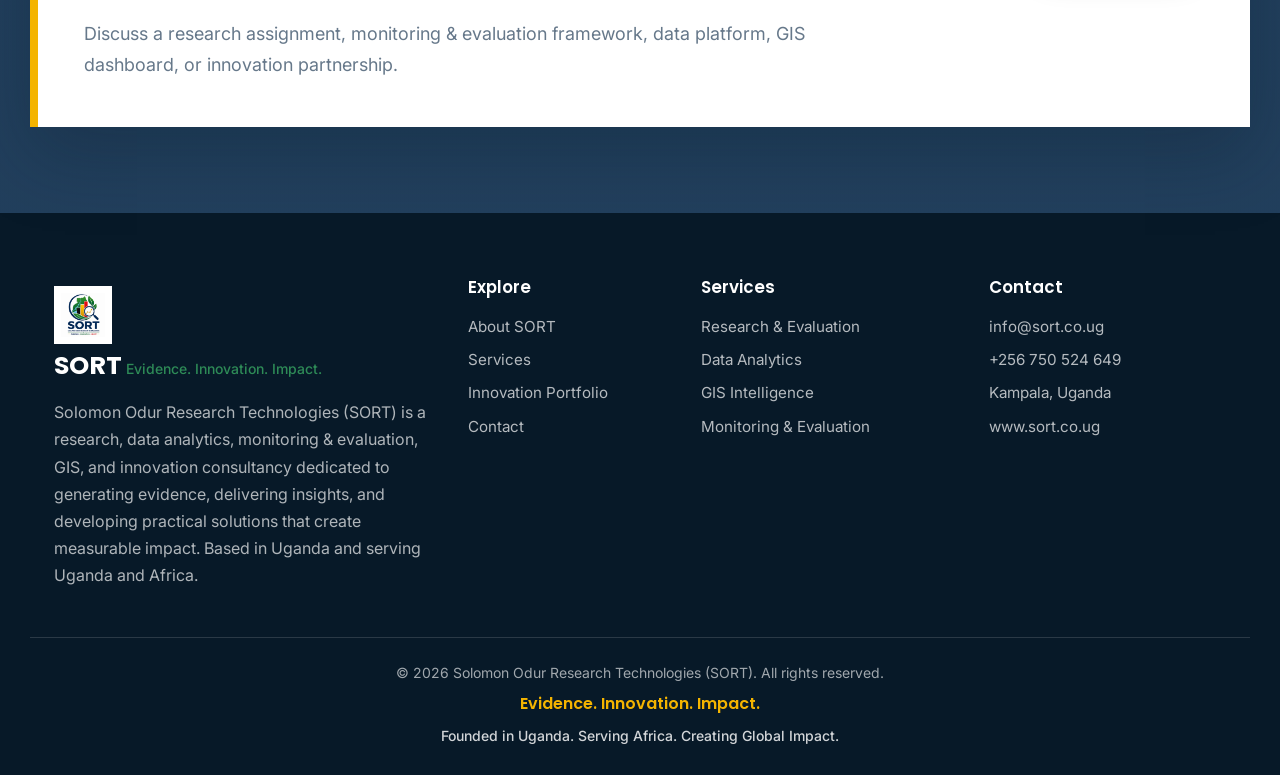
==== commit a1980e8b: "Fix footer layout and copyright display" ====
--- a/index.html
+++ b/index.html
@@ -281,7 +281,7 @@
           </span>
         </a>
         <p>Solomon Odur Research Technologies (SORT) is a research, data analytics, monitoring &amp; evaluation, GIS, and innovation consultancy dedicated to generating evidence, delivering insights, and developing practical solutions that create measurable impact. Based in Uganda and serving Uganda and Africa.</p>
-      </div>
+          </div>
 
       <div>
         <h3>Explore</h3>
@@ -307,10 +307,10 @@
         <span>www.sort.co.ug</span>
       </div>
     </div>
-    <div class="container footer-bottom">
-      <p>&copy; <span data-year>2026</span> Solomon Odur Research Technologies (SORT). All rights reserved.</p>
-      <p>Evidence. Innovation. Impact.</p>
-      <p>Founded in Uganda. Serving Africa. Creating Global Impact.</p>
+      <div class="container footer-bottom">
+        <p class="copyright-line">&copy; 2026 Solomon Odur Research Technologies (SORT). All rights reserved.</p>
+        <p>Evidence. Innovation. Impact.</p>
+        <p>Founded in Uganda. Serving Africa. Creating Global Impact.</p>
     </div>
   </footer>
 
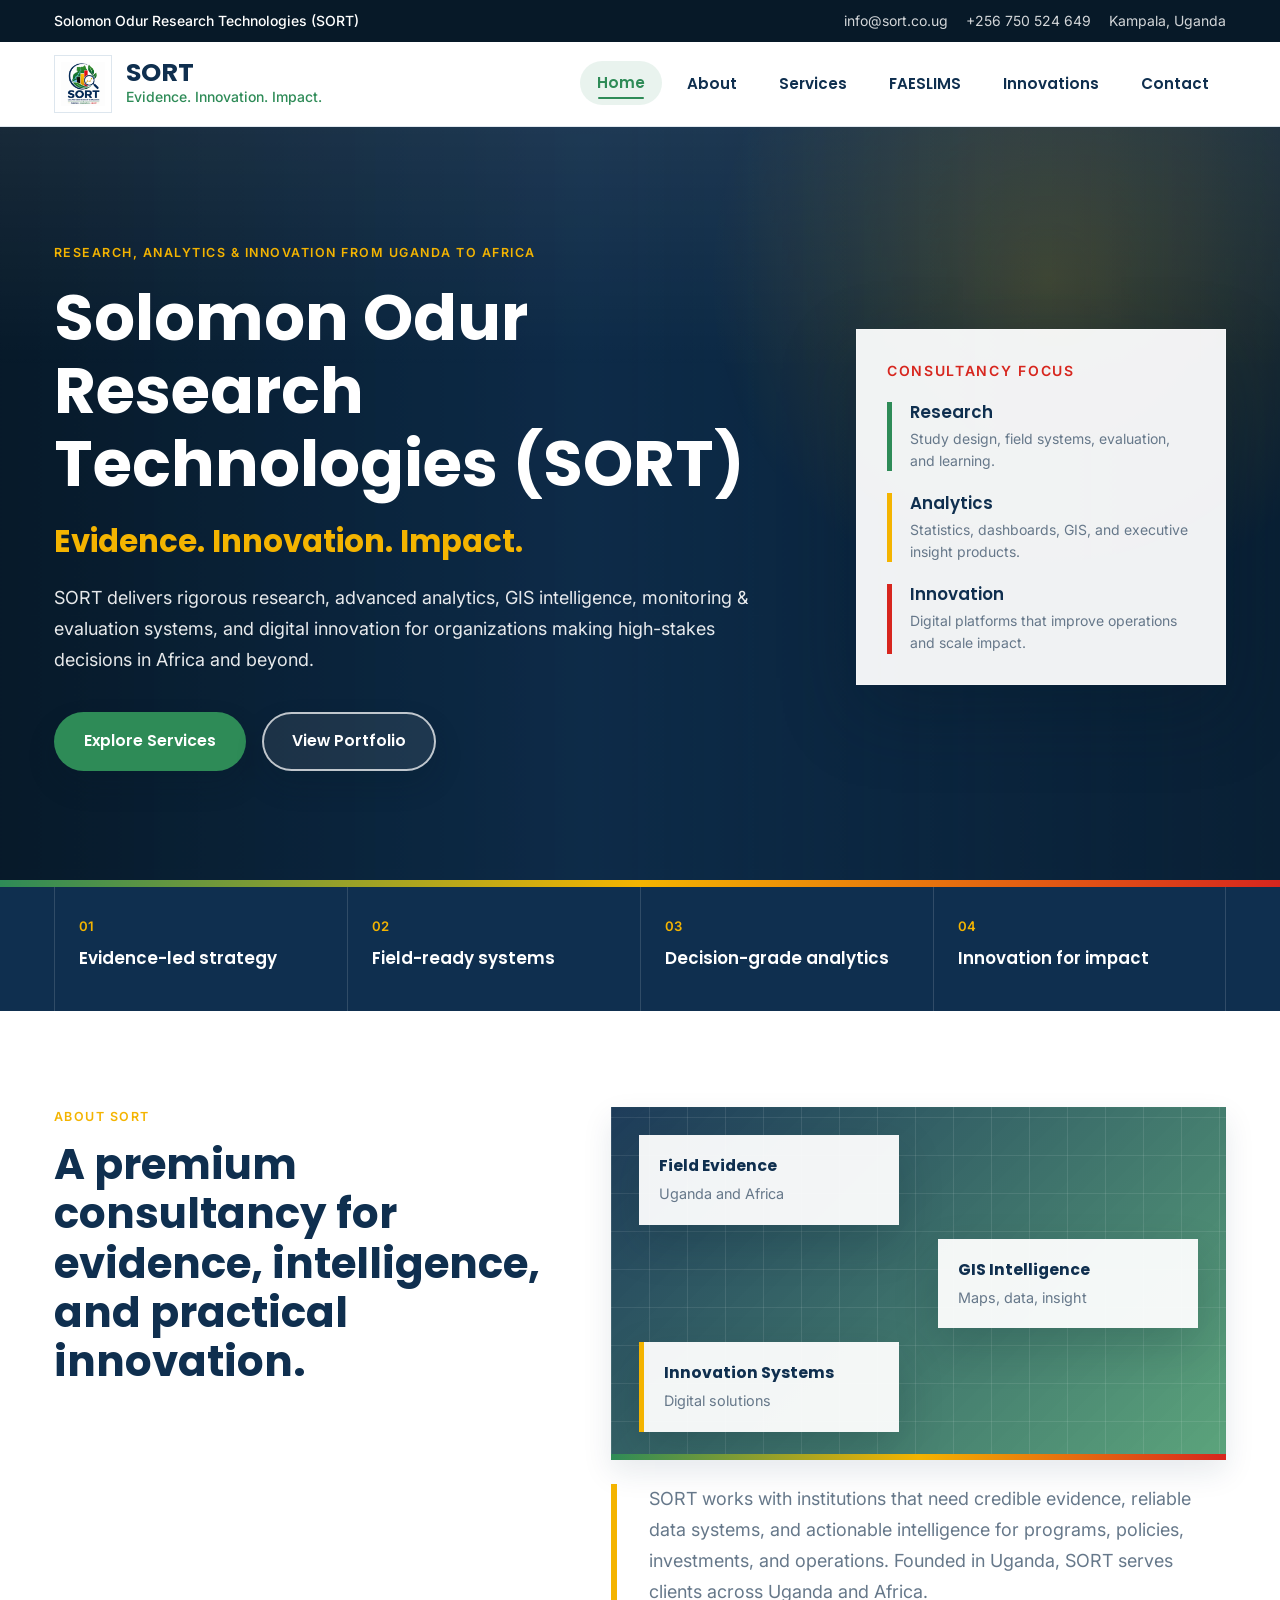
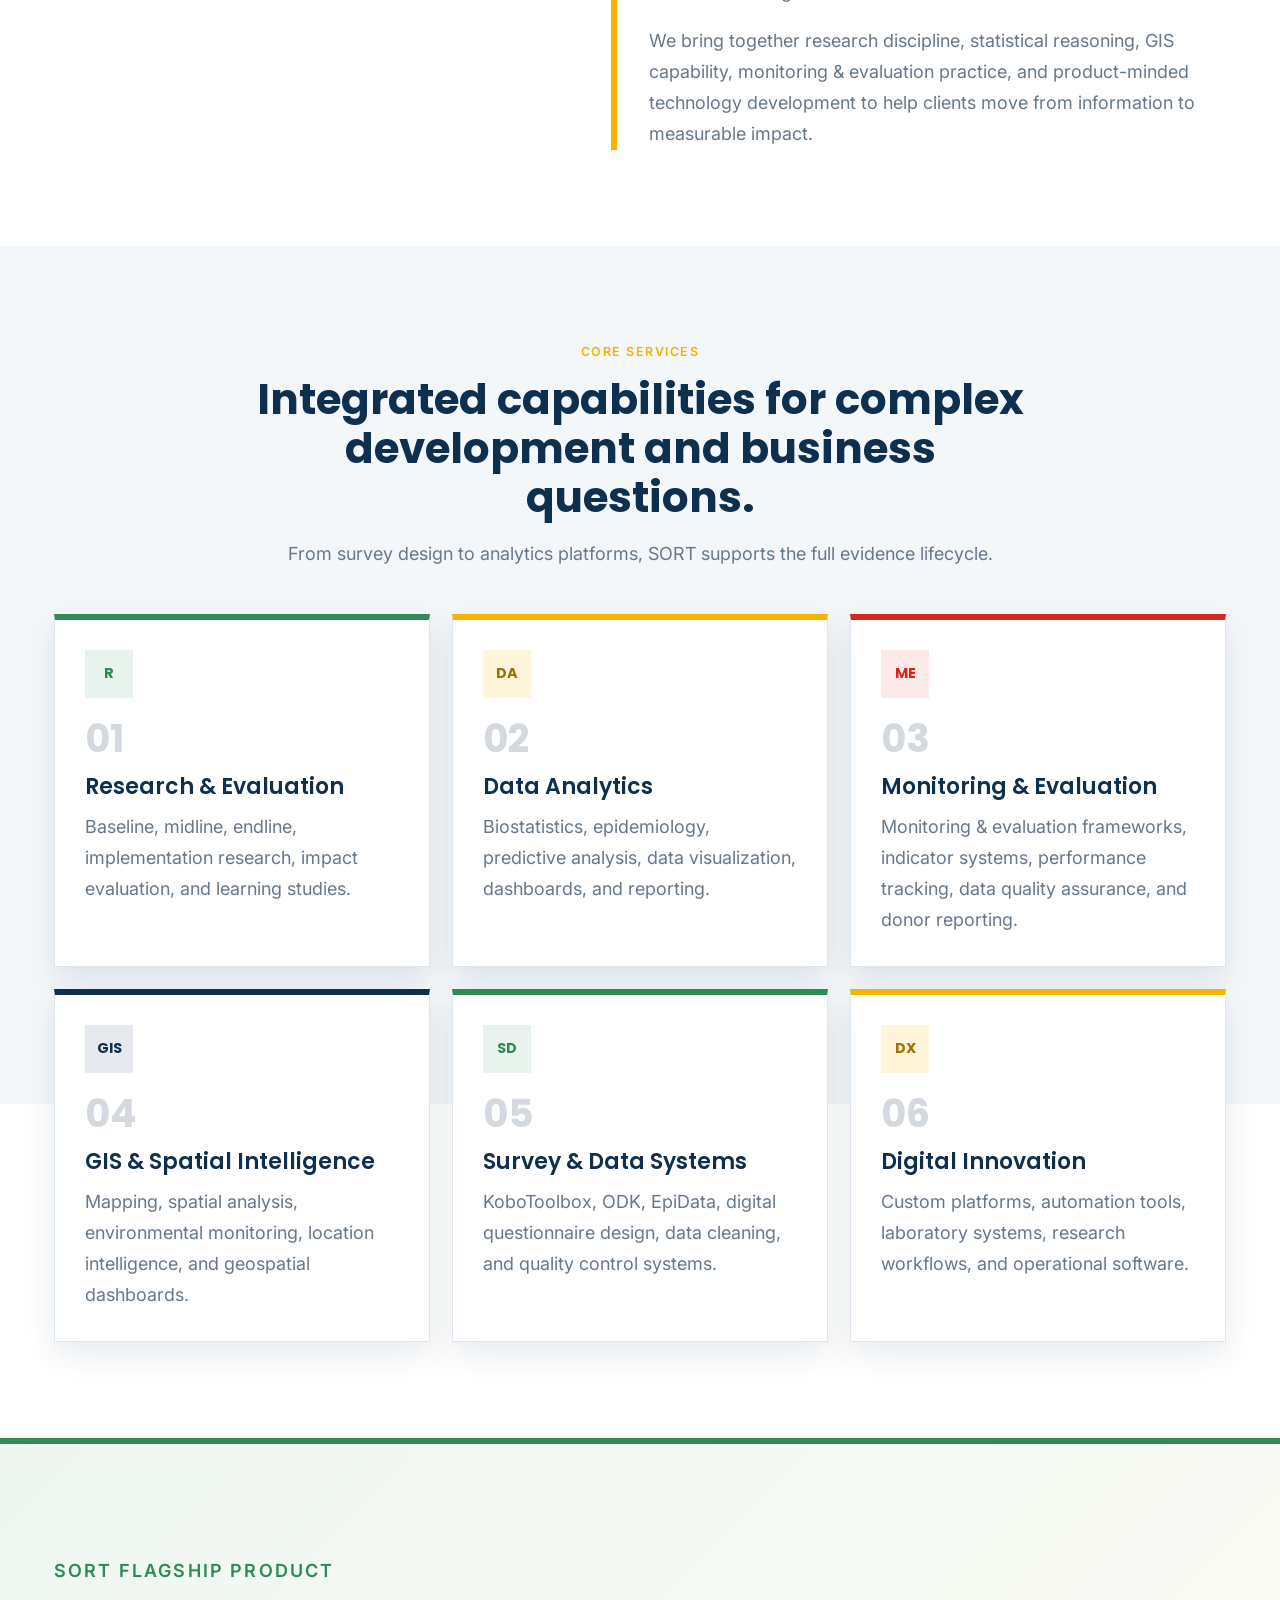
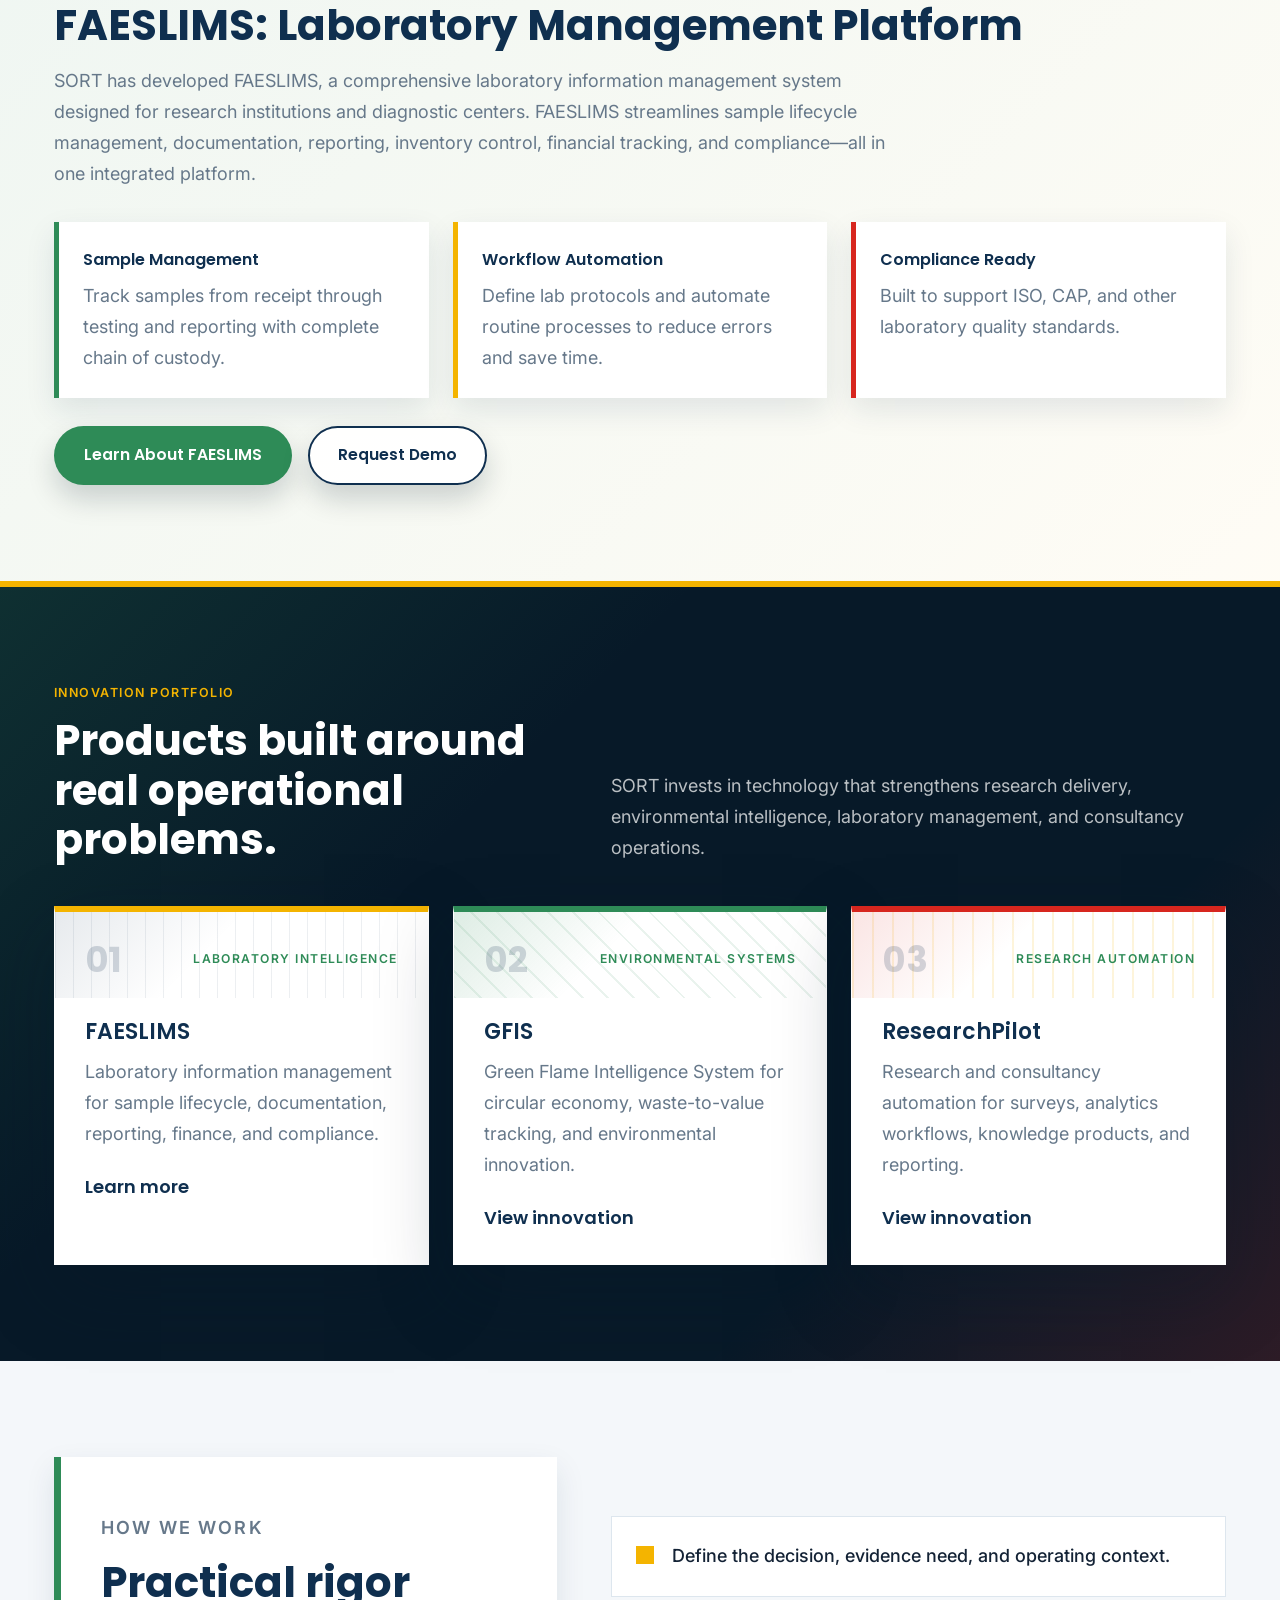
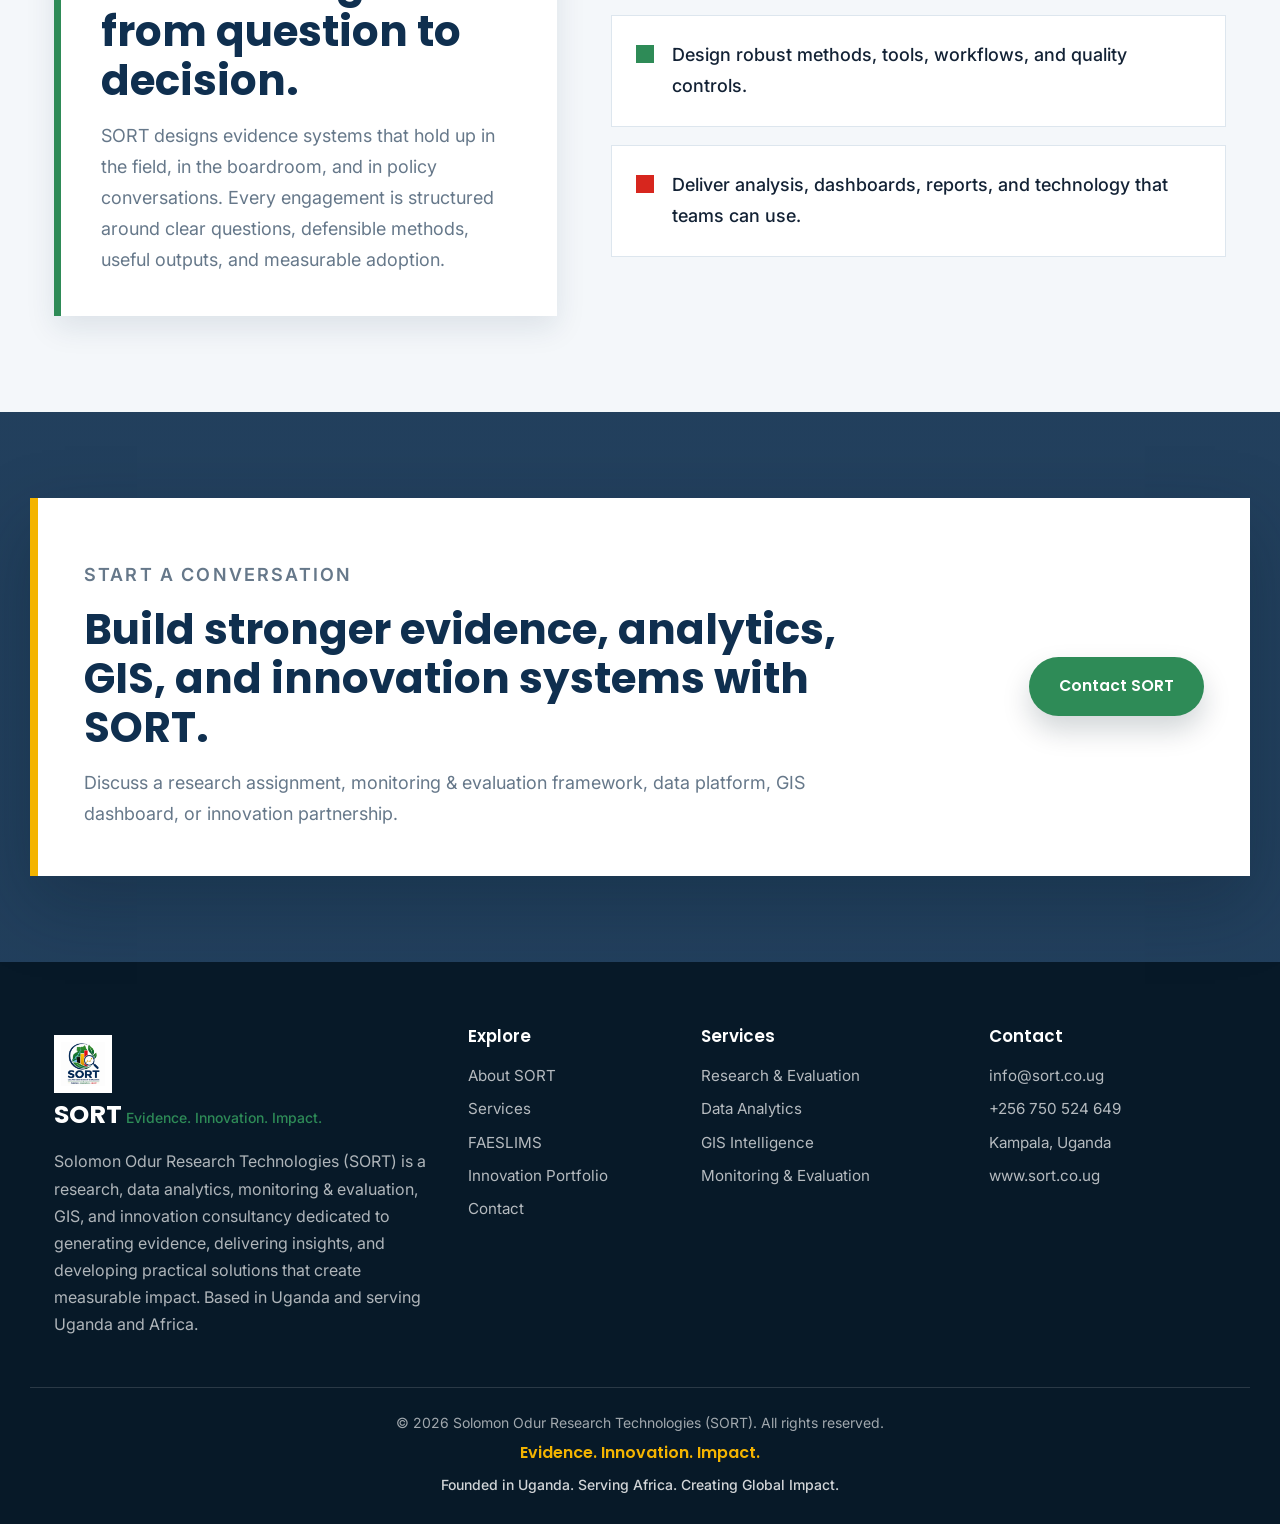
==== commit 226bc0f4: "Add FAESLIMS flagship product page" ====
--- a/index.html
+++ b/index.html
@@ -43,6 +43,7 @@
           <a href="index.html" aria-current="page">Home</a>
           <a href="about.html">About</a>
           <a href="services.html">Services</a>
+          <a href="faeslims.html">FAESLIMS</a>
           <a href="products.html">Innovations</a>
           <a href="contact.html">Contact</a>
         </div>
@@ -186,6 +187,34 @@
       </div>
     </section>
 
+    <section class="section faeslims-spotlight" aria-labelledby="faeslims-title">
+      <div class="container faeslims-spotlight__inner">
+        <div class="faeslims-spotlight__content">
+          <p class="section-kicker" style="color: #2E8B57;">SORT Flagship Product</p>
+          <h2 id="faeslims-title">FAESLIMS: Laboratory Management Platform</h2>
+          <p>SORT has developed FAESLIMS, a comprehensive laboratory information management system designed for research institutions and diagnostic centers. FAESLIMS streamlines sample lifecycle management, documentation, reporting, inventory control, financial tracking, and compliance—all in one integrated platform.</p>
+          <div class="faeslims-spotlight__features">
+            <div>
+              <strong>Sample Management</strong>
+              <p>Track samples from receipt through testing and reporting with complete chain of custody.</p>
+            </div>
+            <div>
+              <strong>Workflow Automation</strong>
+              <p>Define lab protocols and automate routine processes to reduce errors and save time.</p>
+            </div>
+            <div>
+              <strong>Compliance Ready</strong>
+              <p>Built to support ISO, CAP, and other laboratory quality standards.</p>
+            </div>
+          </div>
+          <div class="hero__actions" style="margin-top: 28px;">
+            <a class="btn btn--primary" href="faeslims.html">Learn About FAESLIMS</a>
+            <a class="btn btn--secondary" href="contact.html?inquiry=faeslims-demo">Request Demo</a>
+          </div>
+        </div>
+      </div>
+    </section>
+
     <section class="section portfolio-section" id="portfolio" aria-labelledby="portfolio-title">
       <div class="container">
         <div class="portfolio-header">
@@ -207,7 +236,7 @@
             </div>
             <h3>FAESLIMS</h3>
             <p>Laboratory information management for sample lifecycle, documentation, reporting, finance, and compliance.</p>
-            <a href="products.html">View innovation</a>
+            <a href="faeslims.html">Learn more</a>
           </article>
           <article class="portfolio-card">
             <div class="portfolio-card__top">
@@ -287,6 +316,7 @@
         <h3>Explore</h3>
         <a href="about.html">About SORT</a>
         <a href="services.html">Services</a>
+        <a href="faeslims.html">FAESLIMS</a>
         <a href="products.html">Innovation Portfolio</a>
         <a href="contact.html">Contact</a>
       </div>
--- a/assets/css/style.css
+++ b/assets/css/style.css
@@ -584,6 +584,16 @@
   background-size: cover;
 }
 
+.page-hero--faeslims::before {
+  background:
+    linear-gradient(90deg, rgba(7, 25, 40, 0.96), rgba(46, 139, 87, 0.76), rgba(15, 47, 79, 0.52)),
+    linear-gradient(135deg, rgba(46, 139, 87, 0.24), transparent 32%),
+    linear-gradient(315deg, rgba(244, 180, 0, 0.18), transparent 30%),
+    url("https://images.unsplash.com/photo-1576091160550-112173e7d7a0?auto=format&fit=crop&w=1800&q=85");
+  background-position: center;
+  background-size: cover;
+}
+
 .page-hero__inner {
   max-width: 900px;
   min-height: 440px;
@@ -954,6 +964,72 @@
   border-top-color: var(--navy);
 }
 
+.faeslims-spotlight {
+  background: linear-gradient(135deg, rgba(46, 139, 87, 0.08), rgba(244, 180, 0, 0.04));
+  border-top: 6px solid var(--green);
+  border-bottom: 6px solid var(--gold);
+}
+
+.faeslims-spotlight__inner {
+  display: grid;
+  gap: 54px;
+  grid-template-columns: 1fr;
+}
+
+.faeslims-spotlight__content h2 {
+  color: var(--navy);
+  font-family: var(--font-heading);
+  font-size: var(--text-section);
+  font-weight: 700;
+  line-height: var(--leading-section);
+  margin-top: 14px;
+}
+
+.faeslims-spotlight__content > p {
+  color: var(--muted);
+  font-size: var(--text-body);
+  line-height: var(--leading-body);
+  margin-top: 16px;
+  max-width: 850px;
+}
+
+.faeslims-spotlight__features {
+  display: grid;
+  gap: 24px;
+  grid-template-columns: repeat(3, minmax(0, 1fr));
+  margin-top: 32px;
+}
+
+.faeslims-spotlight__features div {
+  background: var(--white);
+  border-left: 5px solid var(--green);
+  box-shadow: var(--shadow-sm);
+  padding: 24px;
+}
+
+.faeslims-spotlight__features div:nth-child(2) {
+  border-left-color: var(--gold);
+}
+
+.faeslims-spotlight__features div:nth-child(3) {
+  border-left-color: var(--red);
+}
+
+.faeslims-spotlight__features strong {
+  color: var(--navy);
+  display: block;
+  font-family: var(--font-heading);
+  font-size: 1rem;
+  font-weight: 600;
+  margin-bottom: 8px;
+}
+
+.faeslims-spotlight__features p {
+  color: var(--muted);
+  font-size: var(--text-body);
+  line-height: var(--leading-body);
+}
+
 .portfolio-section {
   background: var(--navy-950);
   color: var(--white);
@@ -1047,6 +1123,32 @@
 
 .portfolio-card:nth-child(3) {
   border-top-color: var(--red);
+}
+
+.portfolio-card--flagship {
+  background: linear-gradient(135deg, rgba(46, 139, 87, 0.04), rgba(244, 180, 0, 0.02));
+  border: 2px solid var(--green);
+  border-top: 8px solid var(--green);
+  box-shadow: 0 28px 70px rgba(46, 139, 87, 0.18), var(--shadow-lg);
+  grid-column: 1 / -1;
+  min-height: auto;
+  padding: 40px;
+}
+
+.portfolio-card--flagship::before {
+  background:
+    linear-gradient(135deg, rgba(46, 139, 87, 0.16), transparent 34%),
+    repeating-linear-gradient(45deg, rgba(46, 139, 87, 0.12) 0 2px, transparent 2px 18px);
+  height: 100px;
+}
+
+.portfolio-card--flagship:hover {
+  box-shadow: 0 38px 86px rgba(46, 139, 87, 0.24), var(--shadow-lg);
+  transform: translateY(-8px);
+}
+
+.portfolio-card--flagship h3 {
+  font-size: 1.75rem;
 }
 
 .portfolio-card__top {
@@ -1458,7 +1560,10 @@
     align-items: flex-start;
     flex-direction: column;
   }
-}
+
+  .faeslims-spotlight__features {
+    grid-template-columns: 1fr;
+  }
 
 @media (max-width: 640px) {
   :root {
@@ -1575,6 +1680,19 @@
     min-height: auto;
     padding: 26px;
   }
+
+  .portfolio-card--flagship {
+    grid-column: 1;
+    padding: 30px;
+  }
+
+  .portfolio-card--flagship h3 {
+    font-size: 1.5rem;
+  }
+
+  .faeslims-spotlight__features {
+    grid-template-columns: 1fr;
+  }
 }
 
 @media (prefers-reduced-motion: reduce) {
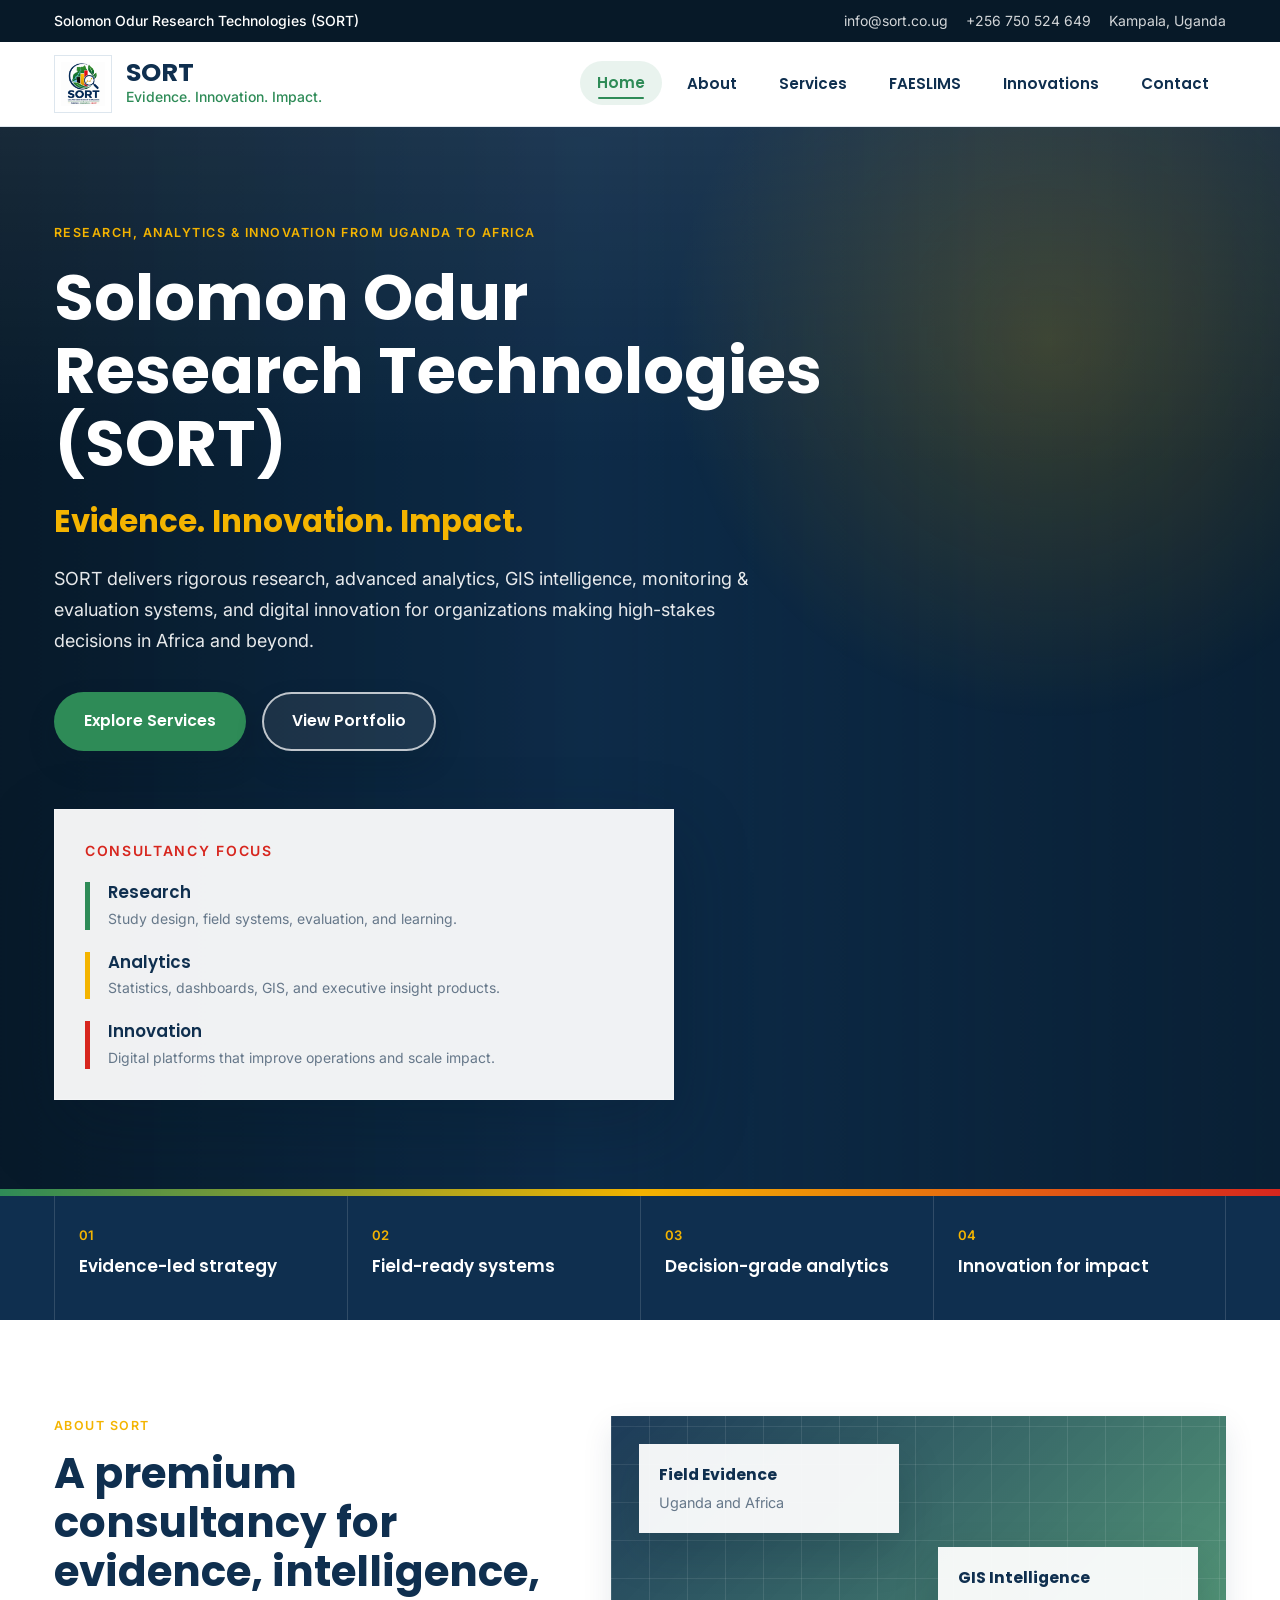
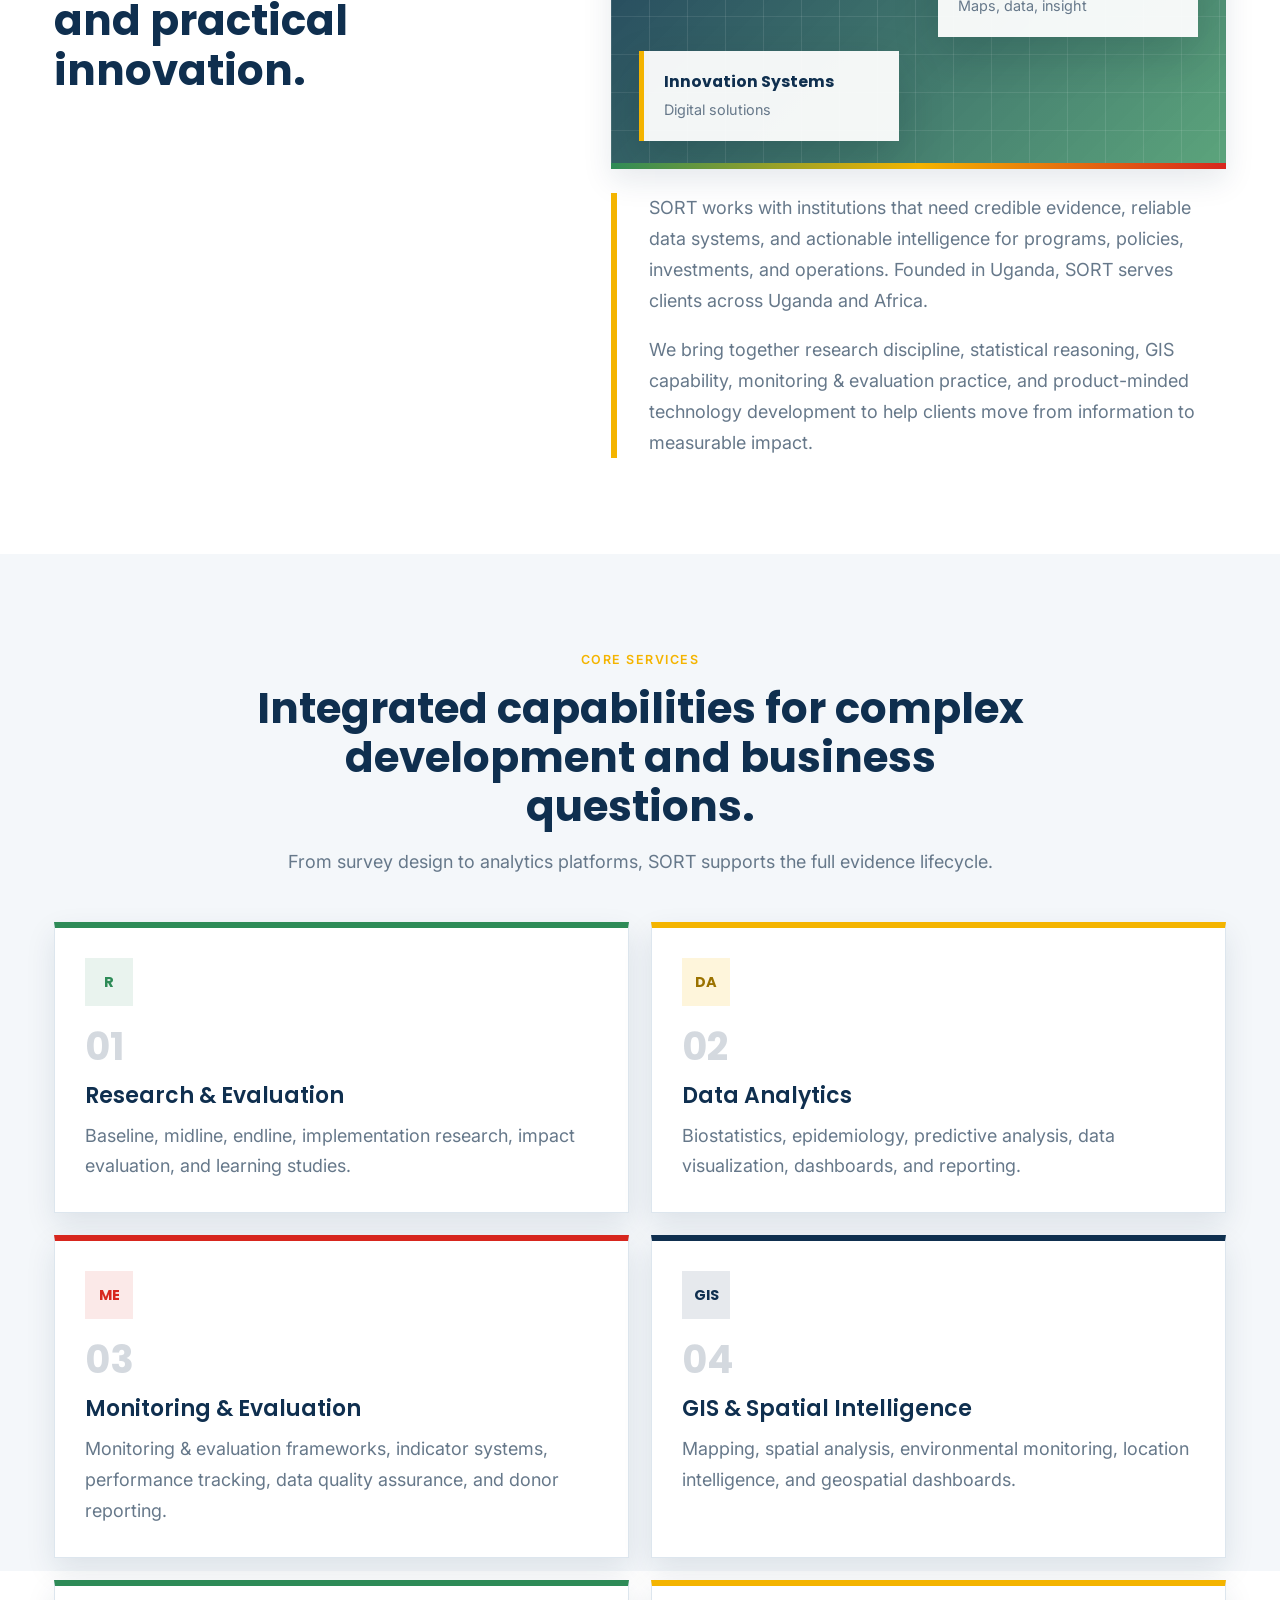
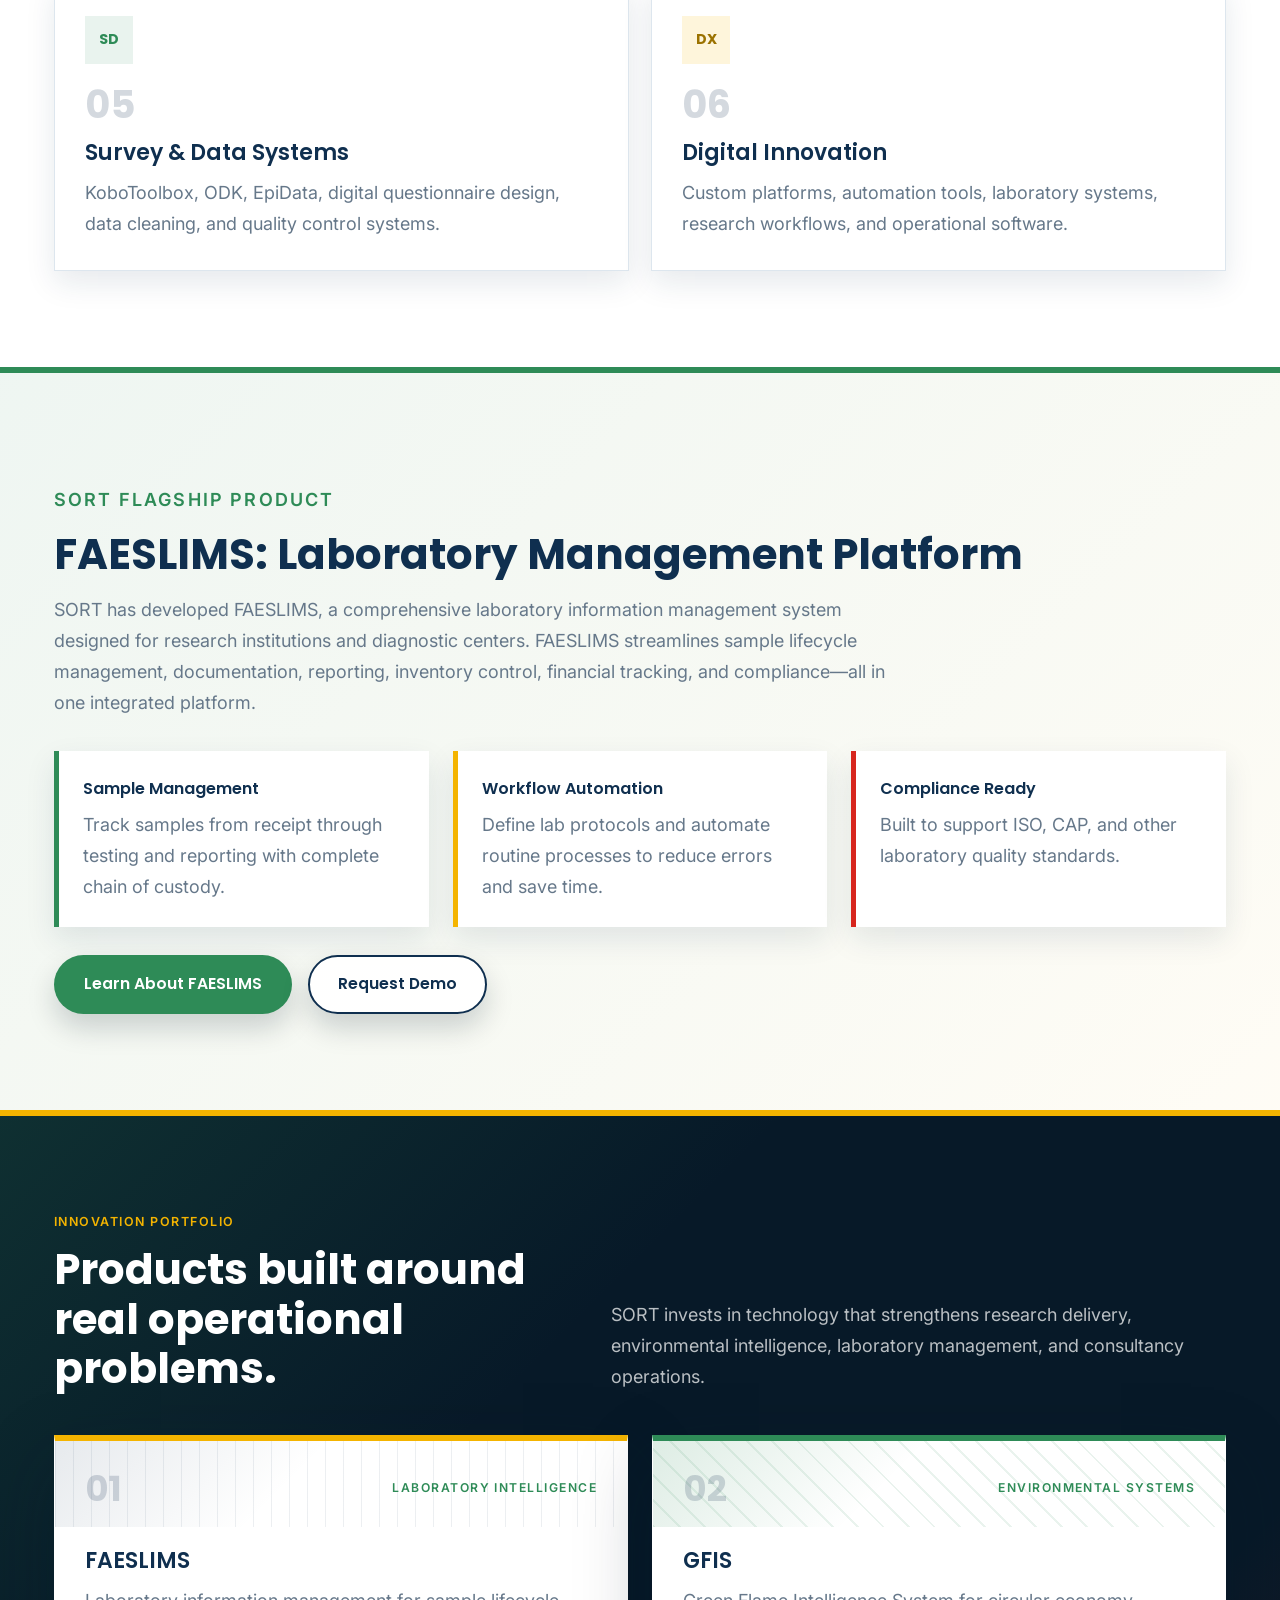
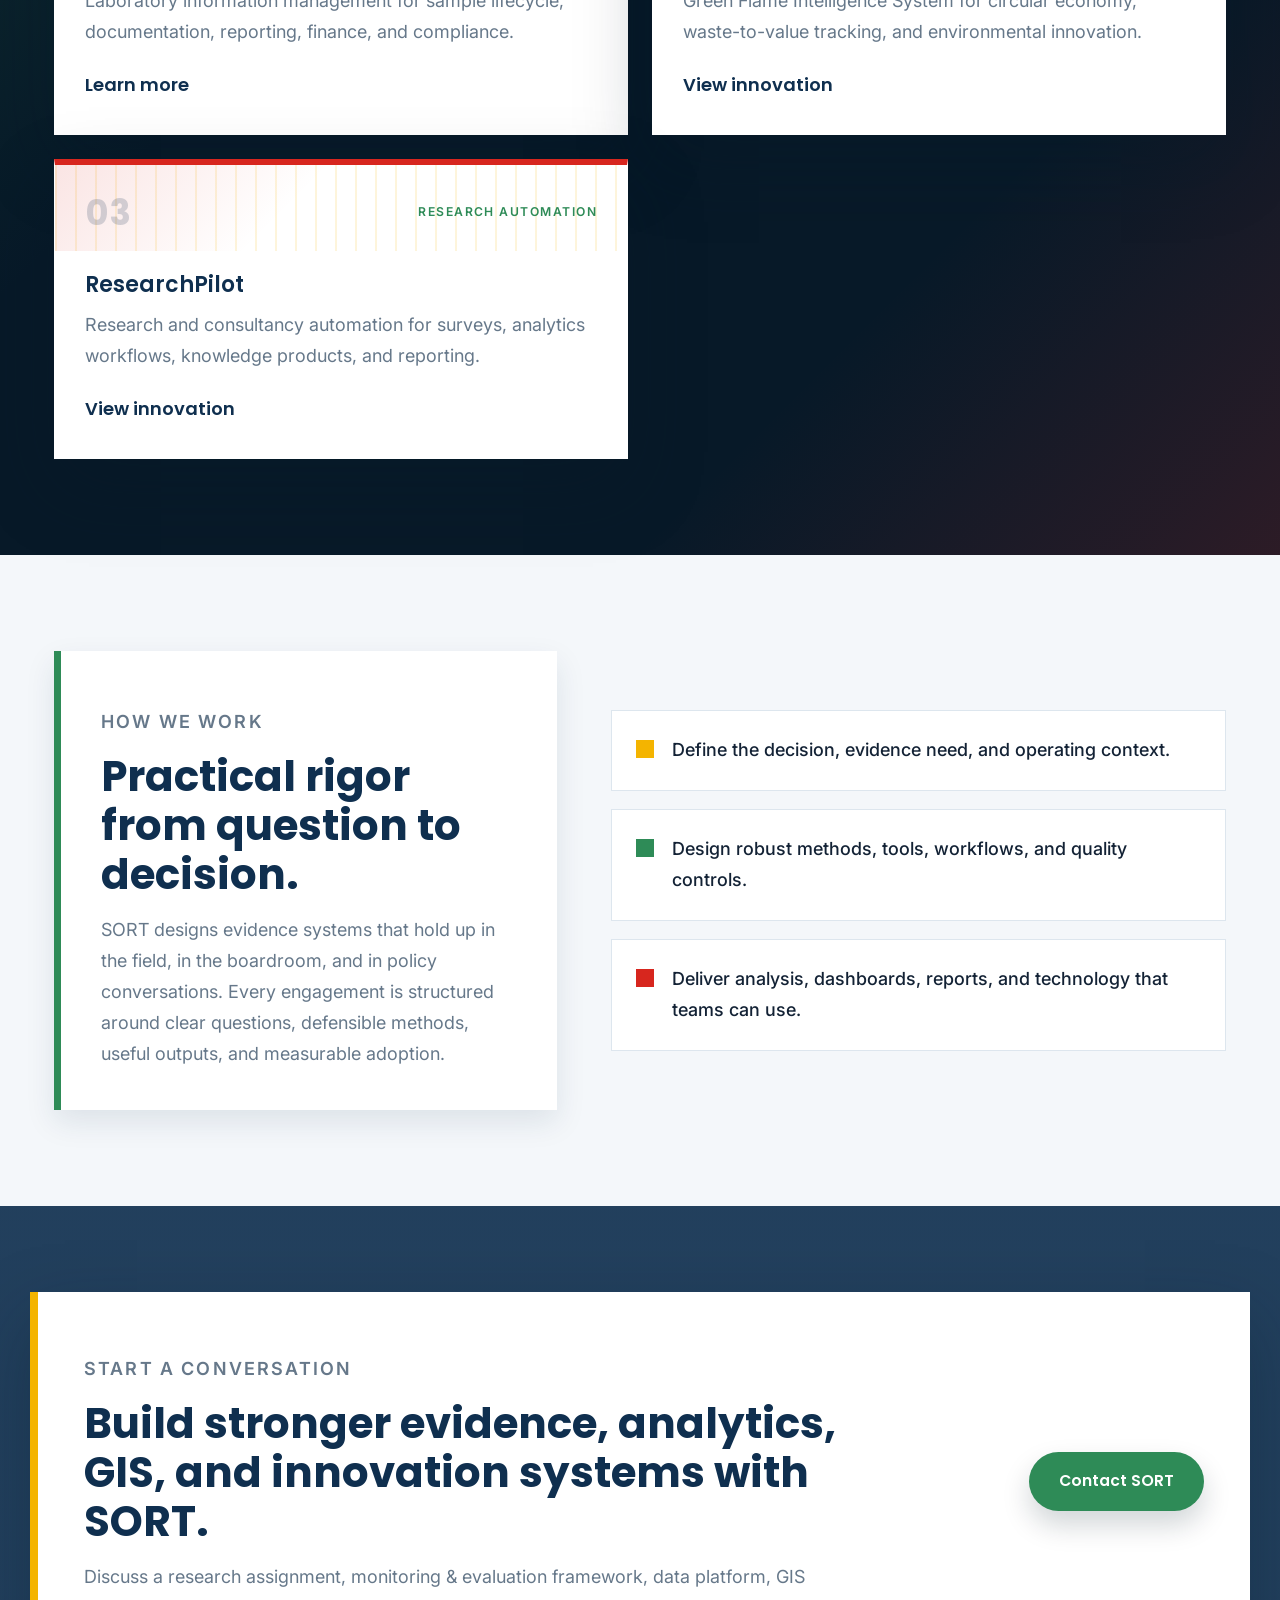
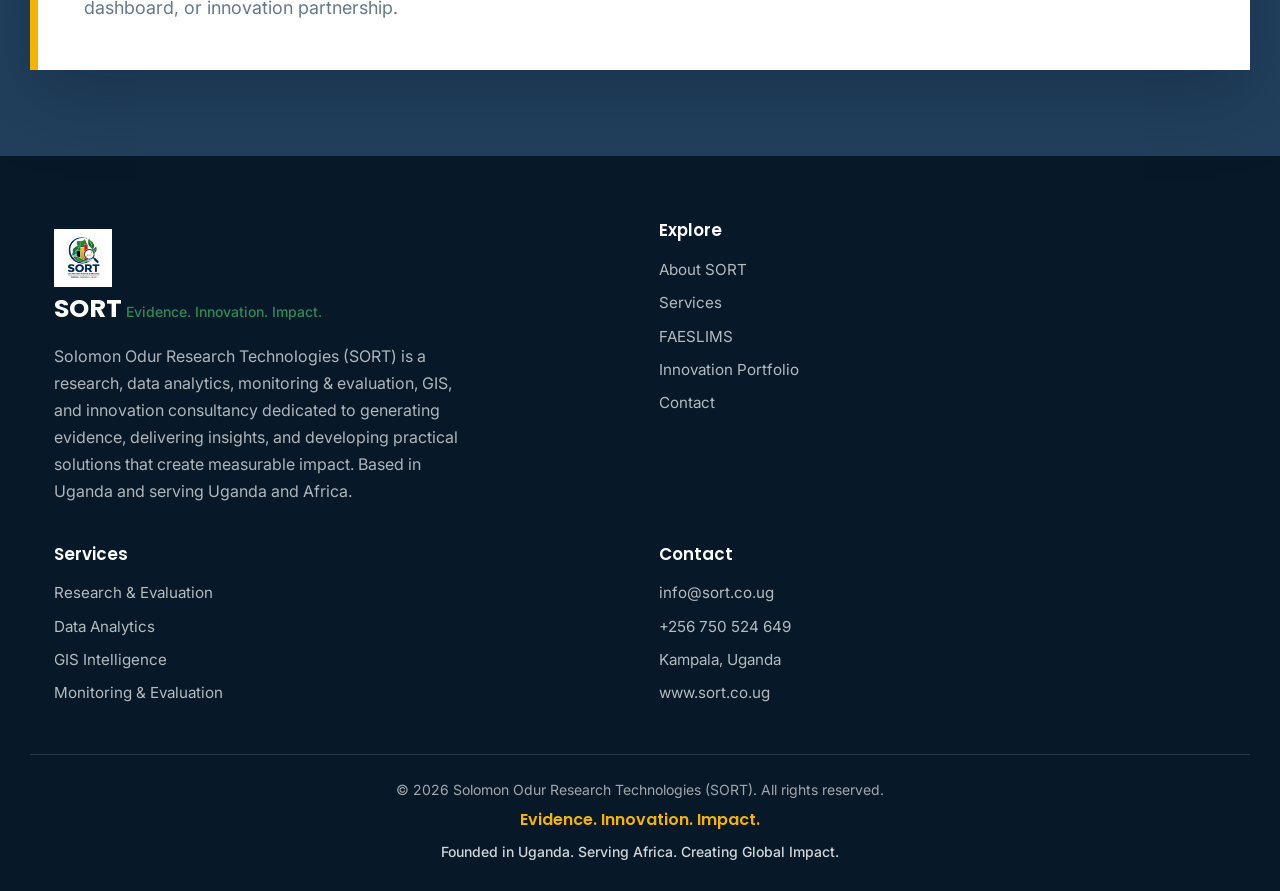
==== commit be5ff41a: "Add working contact form for SORT inquiries" ====
--- a/index.html
+++ b/index.html
@@ -209,7 +209,7 @@
           </div>
           <div class="hero__actions" style="margin-top: 28px;">
             <a class="btn btn--primary" href="faeslims.html">Learn About FAESLIMS</a>
-            <a class="btn btn--secondary" href="contact.html?inquiry=faeslims-demo">Request Demo</a>
+            <a class="btn btn--secondary" href="contact.html#contact-form">Request Demo</a>
           </div>
         </div>
       </div>
--- a/assets/css/style.css
+++ b/assets/css/style.css
@@ -1453,7 +1453,87 @@
   }
 }
 
-@media (max-width: 1100px) {
+.contact-form {
+  display: grid;
+  gap: 16px;
+}
+
+.contact-form input[type="text"],
+.contact-form input[type="email"],
+.contact-form input[type="tel"],
+.contact-form select,
+.contact-form textarea {
+  width: 100%;
+  padding: 10px;
+  border: 1px solid var(--line);
+  border-radius: 6px;
+  font-family: var(--font-body);
+  font-size: 1rem;
+  line-height: 1.5;
+  transition: border-color 200ms ease;
+}
+
+.contact-form input[type="text"]:focus,
+.contact-form input[type="email"]:focus,
+.contact-form input[type="tel"]:focus,
+.contact-form select:focus,
+.contact-form textarea:focus {
+  outline: none;
+  border-color: var(--green);
+  box-shadow: 0 0 0 3px rgba(46, 139, 87, 0.1);
+}
+
+.contact-form select {
+  appearance: none;
+  background-image: url("data:image/svg+xml,%3Csvg xmlns='http://www.w3.org/2000/svg' width='12' height='12' viewBox='0 0 12 12'%3E%3Cpath fill='%230F2F4F' d='M6 9L1 4h10z'/%3E%3C/svg%3E");
+  background-repeat: no-repeat;
+  background-position: right 10px center;
+  padding-right: 32px;
+}
+
+.contact-form textarea {
+  resize: vertical;
+  min-height: 120px;
+}
+
+.contact-form fieldset {
+  border: none;
+  padding: 0;
+  margin: 0;
+}
+
+.contact-form label {
+  display: block;
+  font-weight: 600;
+  color: var(--navy);
+  margin-bottom: 6px;
+  font-size: 0.95rem;
+}
+
+.contact-form label span {
+  color: var(--red);
+}
+
+.contact-form button {
+  width: 100%;
+}
+
+@media (max-width: 640px) {
+  .contact-form input[type="text"],
+  .contact-form input[type="email"],
+  .contact-form input[type="tel"],
+  .contact-form select,
+  .contact-form textarea {
+    padding: 12px;
+    font-size: 16px;
+  }
+}
+
+.thank-you-panel {
+  padding: 20px 0;
+}
+
+
   .hero__inner {
     grid-template-columns: 1fr;
   }
